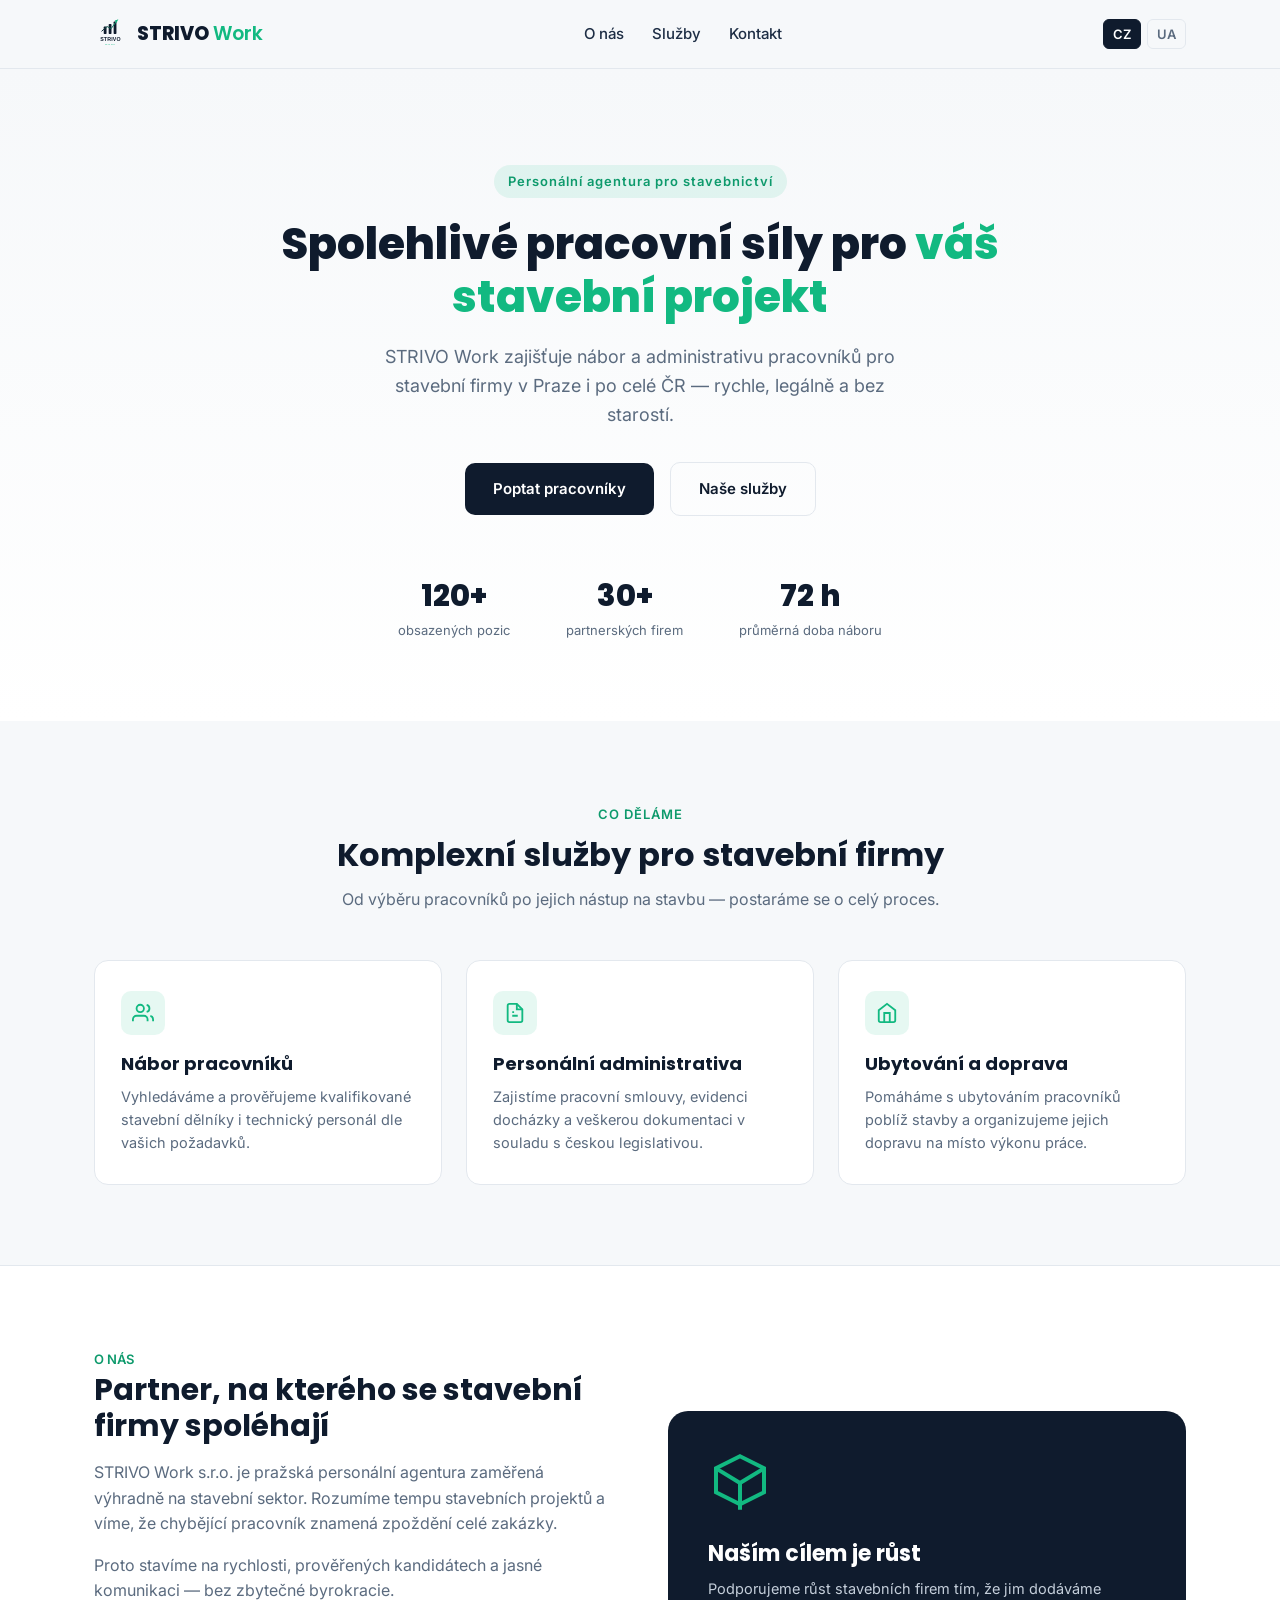
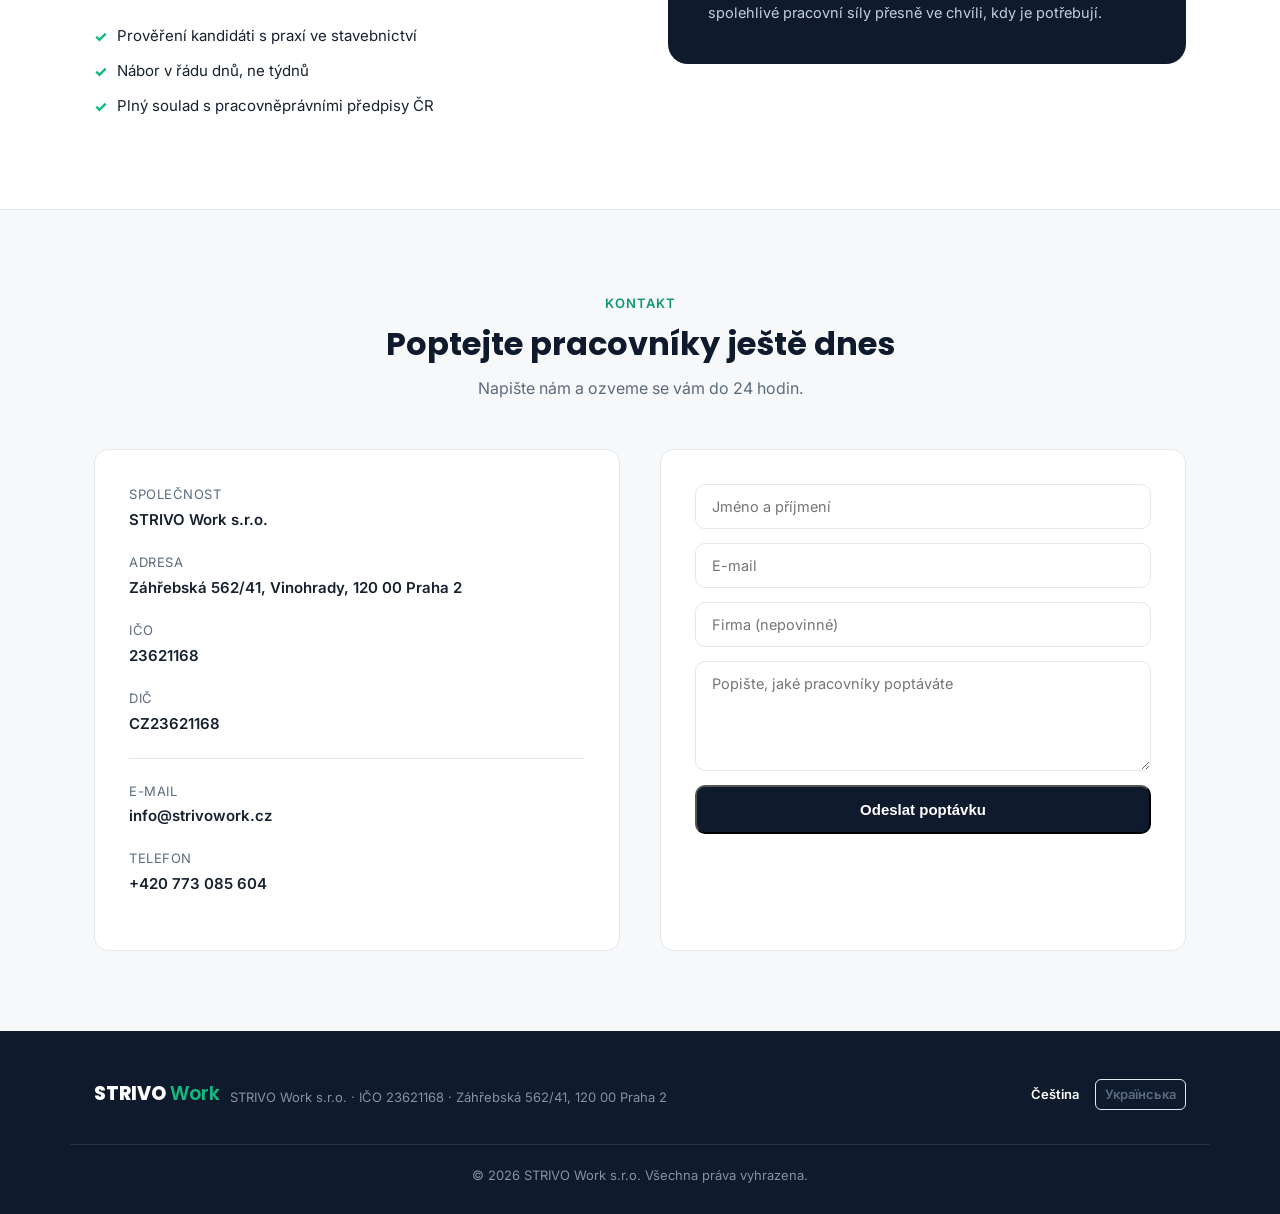
==== index.html @ 2d49b1da "Перший запуск сайту STRIVO Work: CZ/UA версії, логотип, контакти" ====
<!DOCTYPE html>
<html lang="cs">
<head>
<meta charset="UTF-8">
<meta name="viewport" content="width=device-width, initial-scale=1.0">
<title>STRIVO Work s.r.o.</title>
<meta http-equiv="refresh" content="0; url=./cs/">
<script>
  var lang = (navigator.language || navigator.userLanguage || 'cs').toLowerCase();
  var target = lang.indexOf('uk') === 0 ? './uk/' : './cs/';
  window.location.replace(target);
</script>
</head>
<body>
  <p>Přesměrování… / Перенаправлення… <a href="./cs/">Čeština</a> · <a href="./uk/">Українська</a></p>
</body>
</html>
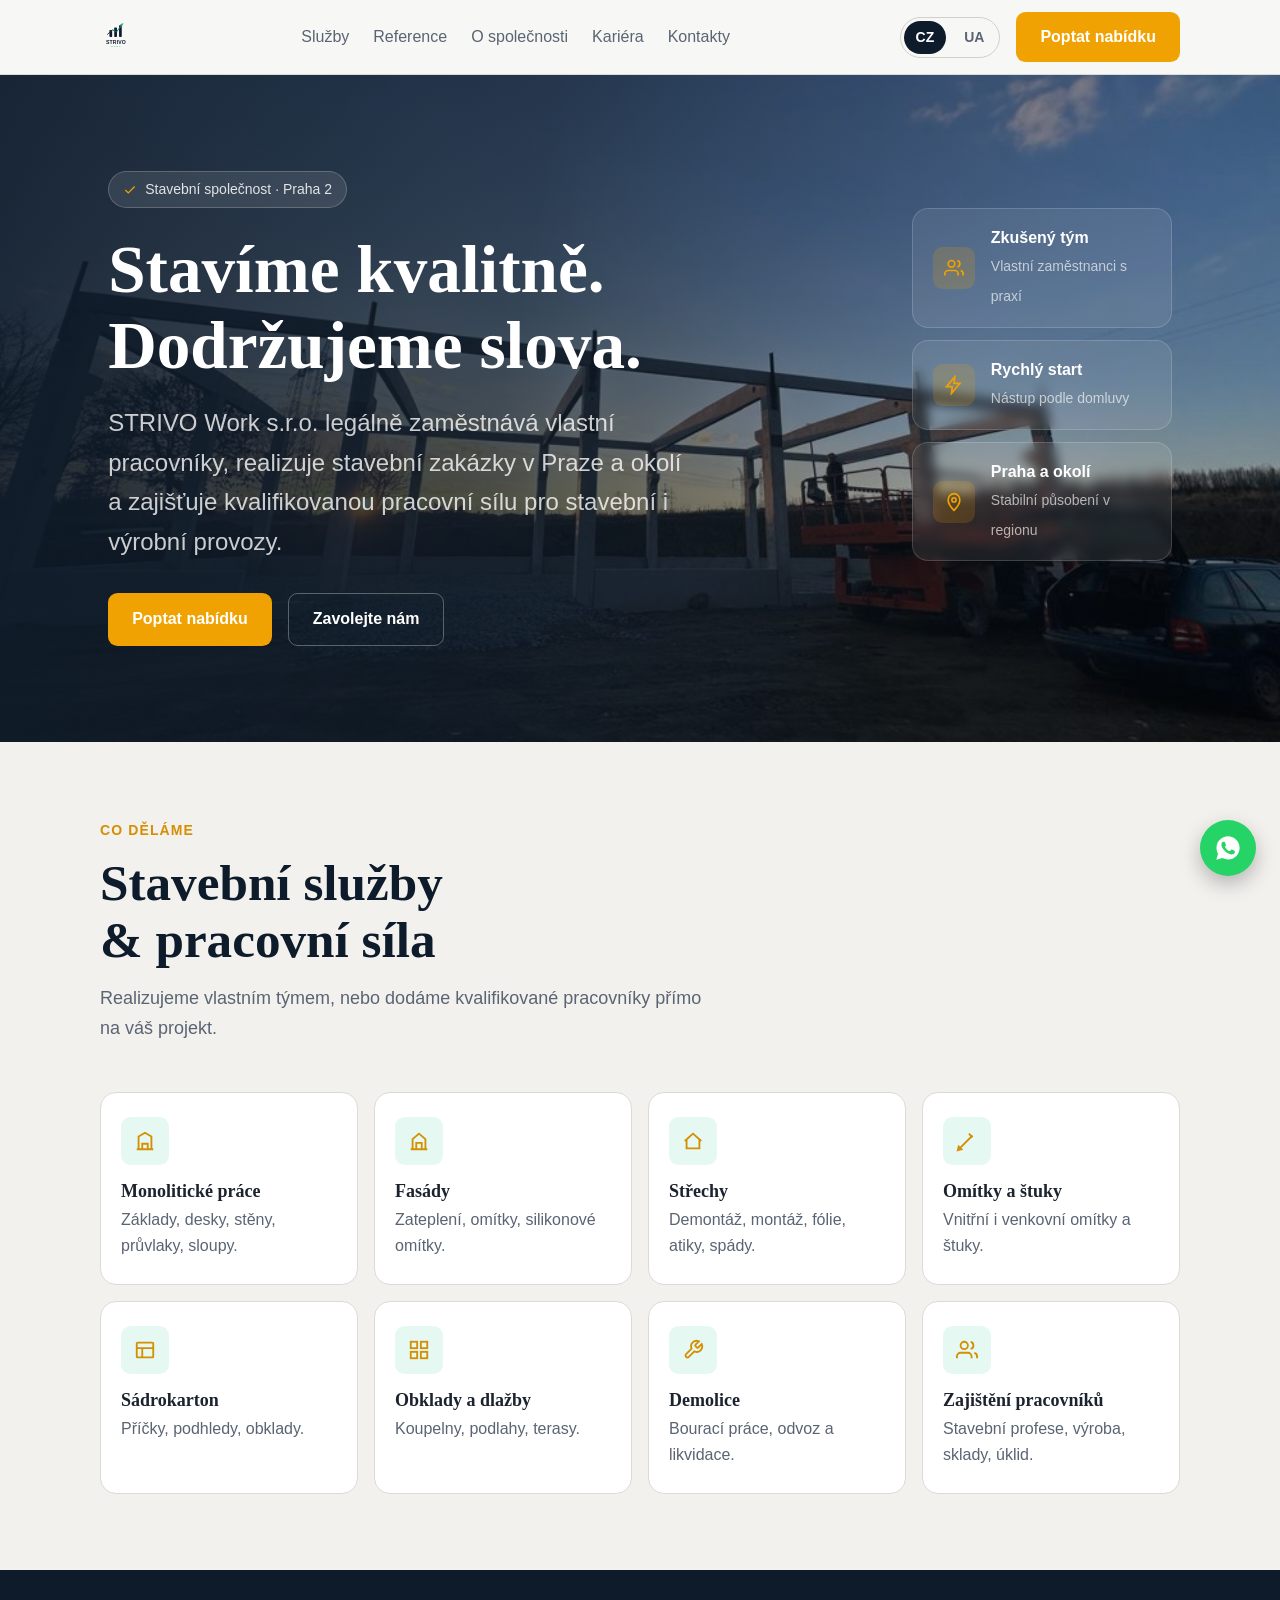
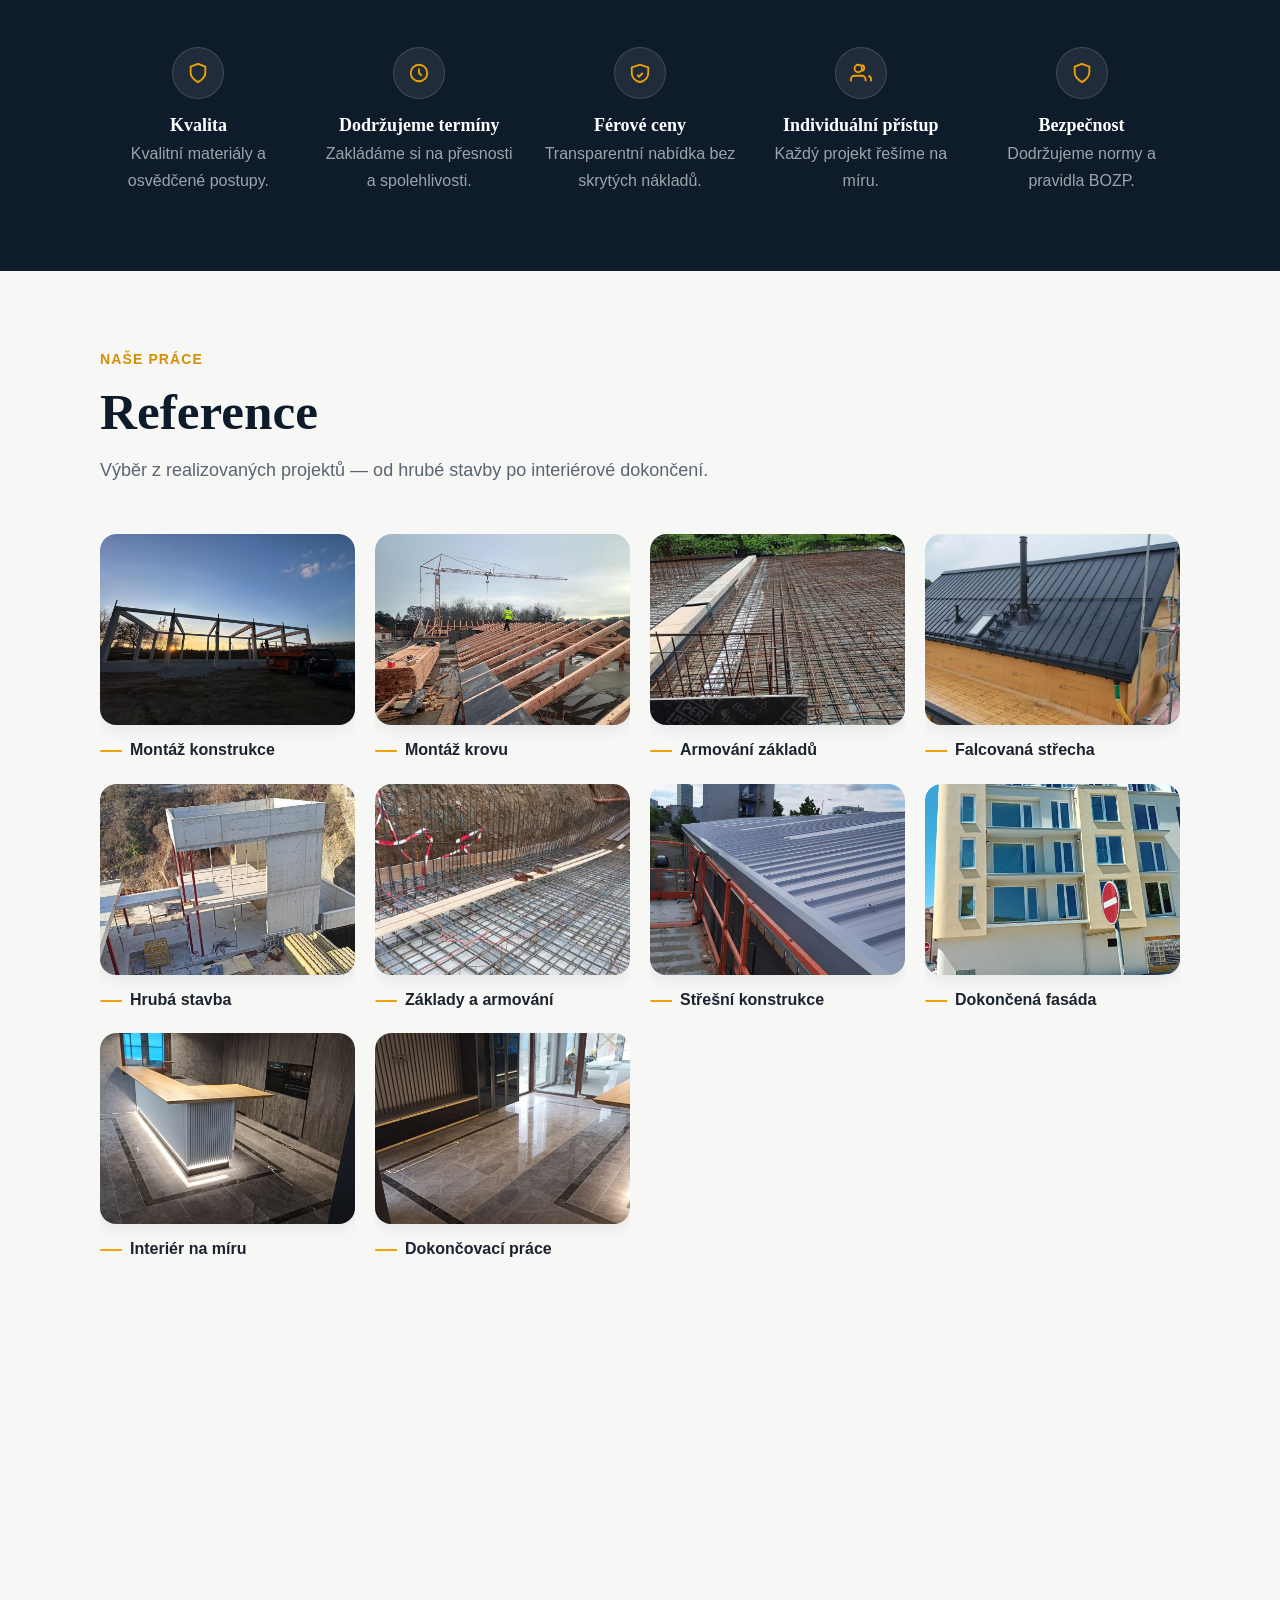
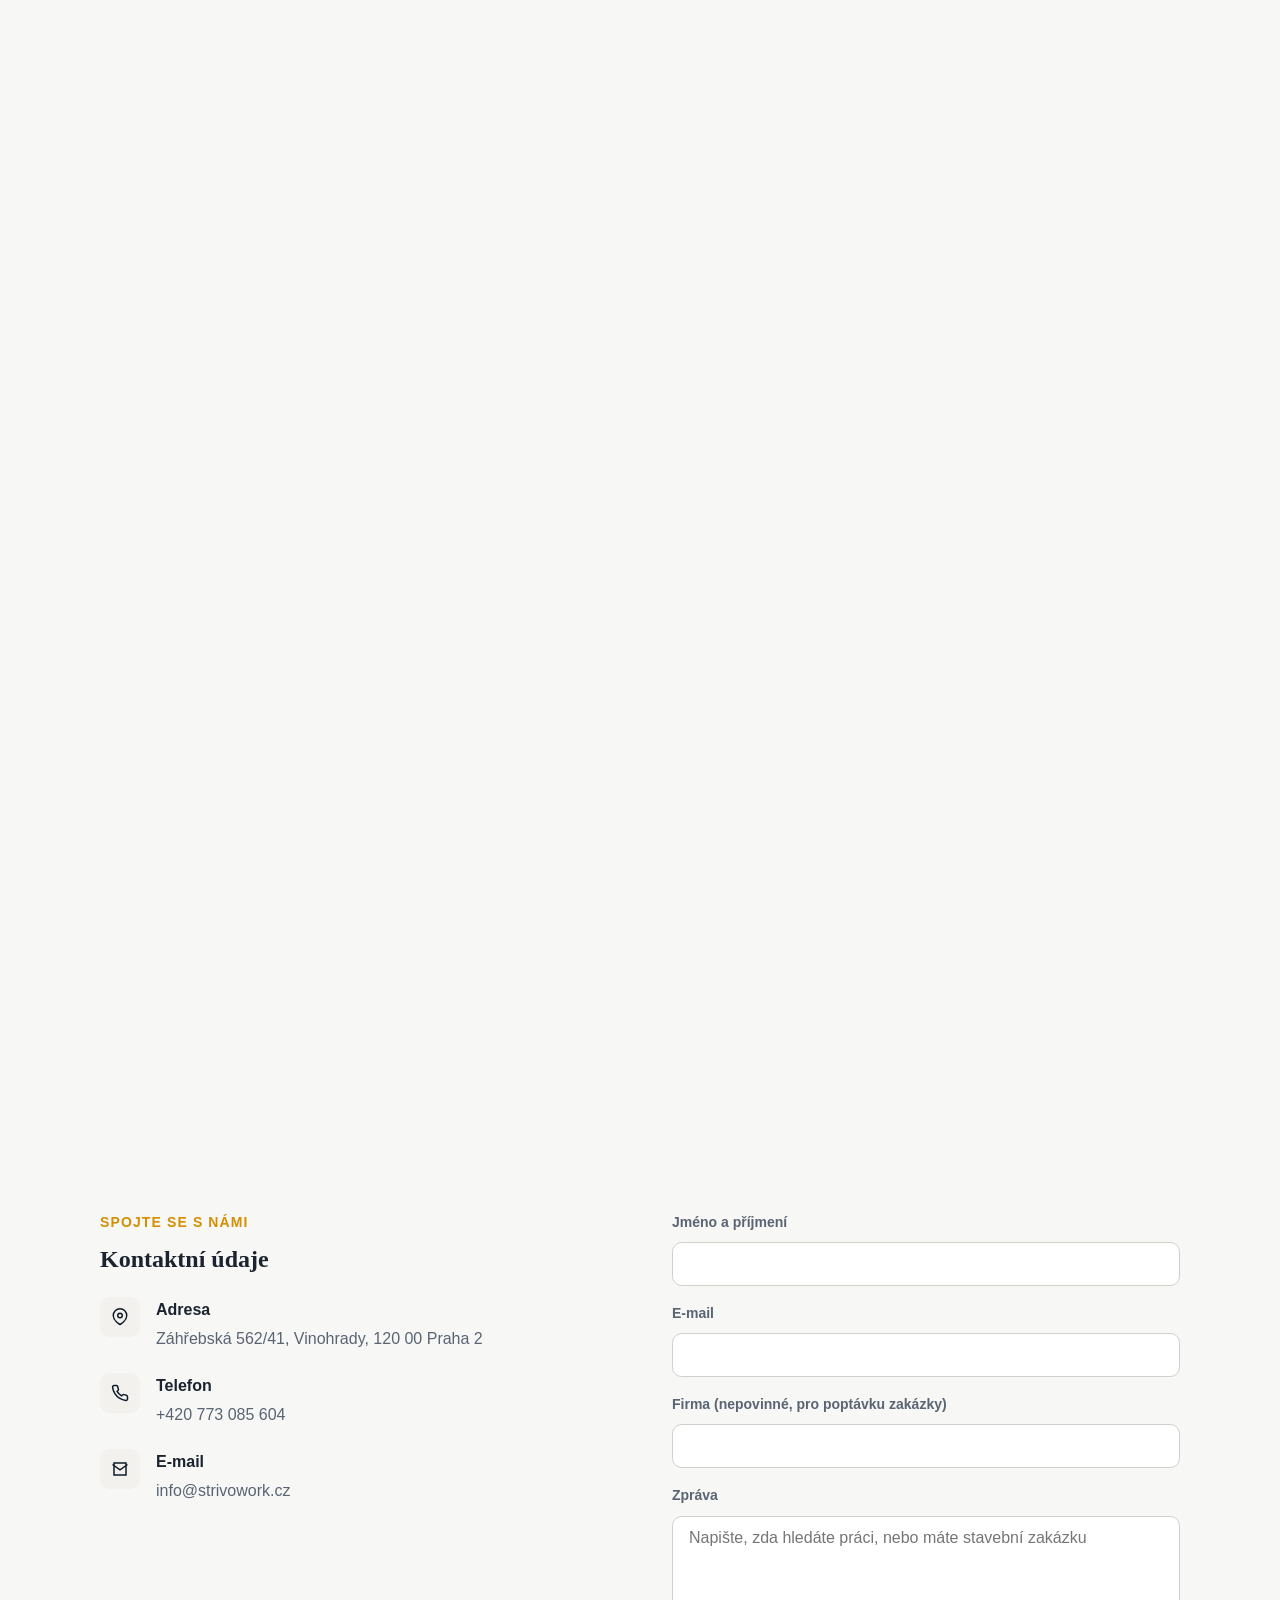
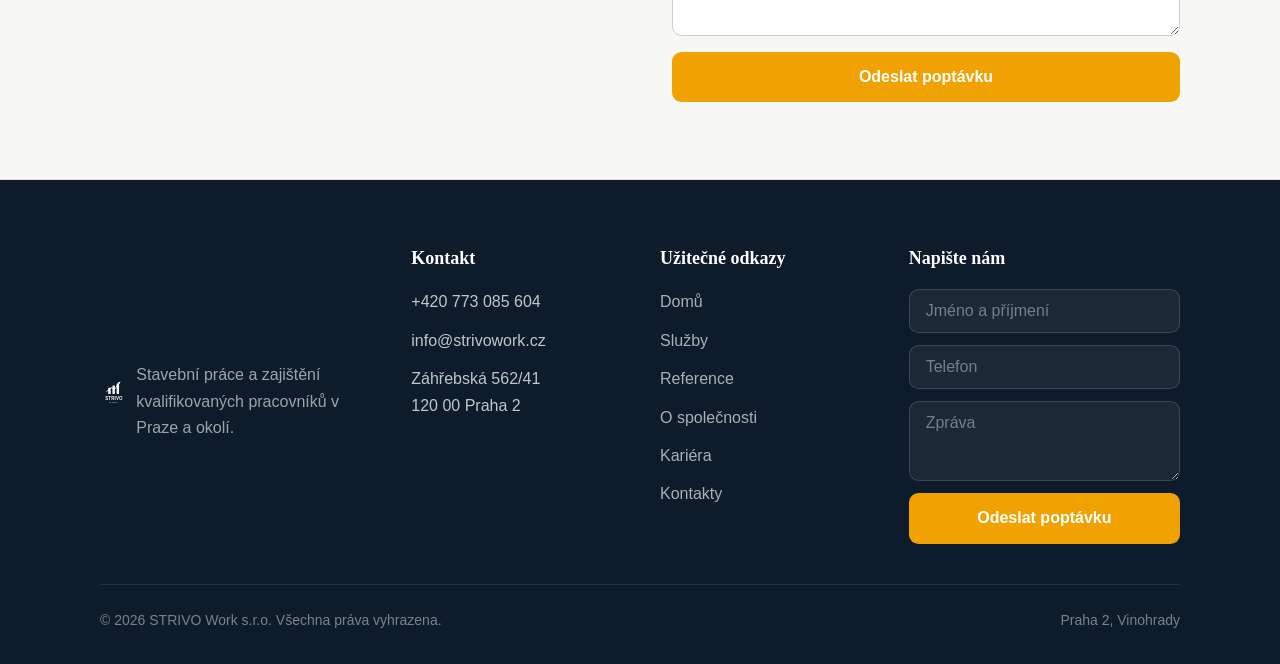
==== commit 064f8d91: "SEO-оновлення, прибрано ІЧО, мобільна адаптація" ====
--- a/index.html
+++ b/index.html
@@ -3,15 +3,386 @@
 <head>
 <meta charset="UTF-8">
 <meta name="viewport" content="width=device-width, initial-scale=1.0">
-<title>STRIVO Work s.r.o.</title>
-<meta http-equiv="refresh" content="0; url=./cs/">
-<script>
-  var lang = (navigator.language || navigator.userLanguage || 'cs').toLowerCase();
-  var target = lang.indexOf('uk') === 0 ? './uk/' : './cs/';
-  window.location.replace(target);
+<title>STRIVO Work s.r.o. | Stavební práce a pracovní síla v Praze</title>
+<meta name="description" content="STRIVO Work s.r.o. — stavební práce vlastním týmem a zajištění kvalifikovaných pracovníků v Praze a okolí. Monolitické práce, fasády, střechy, sádrokarton a další.">
+<meta name="robots" content="index, follow">
+<meta name="theme-color" content="#0E1B2A">
+<link rel="canonical" href="https://strivowork.cz/">
+<link rel="icon" href="assets/img/logo.svg" type="image/svg+xml">
+<link rel="apple-touch-icon" href="assets/img/logo.svg">
+<link rel="alternate" hreflang="cs" href="https://strivowork.cz/">
+<link rel="alternate" hreflang="uk" href="https://strivowork.cz/uk/">
+<link rel="alternate" hreflang="x-default" href="https://strivowork.cz/">
+
+<meta property="og:type" content="website">
+<meta property="og:site_name" content="STRIVO Work s.r.o.">
+<meta property="og:locale" content="cs_CZ">
+<meta property="og:title" content="STRIVO Work s.r.o. | Stavební práce a pracovní síla v Praze">
+<meta property="og:description" content="Stavební práce vlastním týmem a zajištění kvalifikovaných pracovníků v Praze a okolí.">
+<meta property="og:url" content="https://strivowork.cz/">
+<meta property="og:image" content="https://strivowork.cz/assets/img/gallery/building-facade.jpg">
+<meta name="twitter:card" content="summary_large_image">
+<meta name="twitter:title" content="STRIVO Work s.r.o. | Stavební práce a pracovní síla v Praze">
+<meta name="twitter:description" content="Stavební práce vlastním týmem a zajištění kvalifikovaných pracovníků v Praze a okolí.">
+<meta name="twitter:image" content="https://strivowork.cz/assets/img/gallery/building-facade.jpg">
+
+<script type="application/ld+json">
+{
+  "@context": "https://schema.org",
+  "@type": "GeneralContractor",
+  "name": "STRIVO Work s.r.o.",
+  "url": "https://strivowork.cz/",
+  "image": "https://strivowork.cz/assets/img/logo.svg",
+  "telephone": "+420773085604",
+  "email": "info@strivowork.cz",
+  "taxID": "23621168",
+  "vatID": "CZ23621168",
+  "address": {
+    "@type": "PostalAddress",
+    "streetAddress": "Záhřebská 562/41",
+    "addressLocality": "Praha 2 - Vinohrady",
+    "postalCode": "120 00",
+    "addressCountry": "CZ"
+  },
+  "areaServed": "Praha a okolí",
+  "sameAs": []
+}
 </script>
+
+<link rel="stylesheet" href="assets/css/style.css">
 </head>
 <body>
-  <p>Přesměrování… / Перенаправлення… <a href="./cs/">Čeština</a> · <a href="./uk/">Українська</a></p>
+
+<header>
+  <div class="container nav-wrap">
+    <a href="#top" class="brand" aria-label="STRIVO Work">
+      <img src="assets/img/logo.svg" alt="STRIVO Work">
+    </a>
+    <nav class="main-nav">
+      <a href="#sluzby">Služby</a>
+      <a href="#reference">Reference</a>
+      <a href="#o-nas">O společnosti</a>
+      <a href="#kariera">Kariéra</a>
+      <a href="#kontakt">Kontakty</a>
+    </nav>
+    <div class="header-actions">
+      <div class="lang-switch">
+        <a href="./" class="active">CZ</a>
+        <a href="uk/">UA</a>
+      </div>
+      <a href="#kontakt" class="btn btn-primary">Poptat nabídku</a>
+      <button class="hamburger" aria-label="Menu" aria-expanded="false">
+        <svg width="22" height="22" viewBox="0 0 24 24" fill="none" stroke="currentColor" stroke-width="2"><path d="M3 6h18M3 12h18M3 18h18"/></svg>
+      </button>
+    </div>
+  </div>
+  <div class="container mobile-nav">
+    <a href="#sluzby">Služby</a>
+    <a href="#reference">Reference</a>
+    <a href="#o-nas">O společnosti</a>
+    <a href="#kariera">Kariéra</a>
+    <a href="#kontakt">Kontakty</a>
+  </div>
+</header>
+
+<main id="top">
+  <section class="hero">
+    <div class="hero-photo">
+      <img class="bg" src="assets/img/gallery/steel-frame-sunset.jpg" alt="">
+      <div class="container hero-inner">
+        <div class="hero-badge">
+          <svg width="14" height="14" viewBox="0 0 24 24" fill="none" stroke="currentColor" stroke-width="2"><path d="M20 6L9 17l-5-5"/></svg>
+          Stavební společnost · Praha 2
+        </div>
+        <h1>Stavíme kvalitně. Dodržujeme slova.</h1>
+        <p class="lead">STRIVO Work s.r.o. legálně zaměstnává vlastní pracovníky, realizuje stavební zakázky v Praze a okolí a zajišťuje kvalifikovanou pracovní sílu pro stavební i výrobní provozy.</p>
+        <div class="hero-cta">
+          <a href="#kontakt" class="btn btn-primary">Poptat nabídku</a>
+          <a href="tel:+420773085604" class="btn btn-ghost" style="color:#fff;border-color:rgba(255,255,255,.3)">Zavolejte nám</a>
+        </div>
+      </div>
+      <div class="container hero-cards">
+        <div class="hero-card">
+          <div class="icon-wrap"><svg width="20" height="20" viewBox="0 0 24 24" fill="none" stroke="currentColor" stroke-width="2"><path d="M17 21v-2a4 4 0 00-4-4H5a4 4 0 00-4 4v2"/><circle cx="9" cy="7" r="4"/><path d="M23 21v-2a4 4 0 00-3-3.87M16 3.13a4 4 0 010 7.75"/></svg></div>
+          <div><strong>Zkušený tým</strong><span>Vlastní zaměstnanci s praxí</span></div>
+        </div>
+        <div class="hero-card">
+          <div class="icon-wrap"><svg width="20" height="20" viewBox="0 0 24 24" fill="none" stroke="currentColor" stroke-width="2"><path d="M13 2L3 14h7l-1 8 10-12h-7l1-8z"/></svg></div>
+          <div><strong>Rychlý start</strong><span>Nástup podle domluvy</span></div>
+        </div>
+        <div class="hero-card">
+          <div class="icon-wrap"><svg width="20" height="20" viewBox="0 0 24 24" fill="none" stroke="currentColor" stroke-width="2"><path d="M12 2C8 2 5 5.5 5 9.5 5 15 12 22 12 22s7-7 7-12.5C19 5.5 16 2 12 2z"/><circle cx="12" cy="9.5" r="2.5"/></svg></div>
+          <div><strong>Praha a okolí</strong><span>Stabilní působení v regionu</span></div>
+        </div>
+      </div>
+    </div>
+  </section>
+
+  <section class="services-wrap reveal" id="sluzby">
+    <div class="container">
+      <div class="section-head">
+        <div class="section-tag">Co děláme</div>
+        <h2>Stavební služby &amp; pracovní síla</h2>
+        <p>Realizujeme vlastním týmem, nebo dodáme kvalifikované pracovníky přímo na váš projekt.</p>
+      </div>
+      <div class="services-grid">
+        <div class="service-card">
+          <div class="icon-wrap"><svg width="22" height="22" viewBox="0 0 24 24" fill="none" stroke="currentColor" stroke-width="2"><path d="M3 21h18M5 21V7l7-4 7 4v14M9 21v-6h6v6"/></svg></div>
+          <h3>Monolitické práce</h3>
+          <p>Základy, desky, stěny, průvlaky, sloupy.</p>
+        </div>
+        <div class="service-card">
+          <div class="icon-wrap"><svg width="22" height="22" viewBox="0 0 24 24" fill="none" stroke="currentColor" stroke-width="2"><path d="M3 21h18M5 21V10l7-6 7 6v11M9 21v-7h6v7"/></svg></div>
+          <h3>Fasády</h3>
+          <p>Zateplení, omítky, silikonové omítky.</p>
+        </div>
+        <div class="service-card">
+          <div class="icon-wrap"><svg width="22" height="22" viewBox="0 0 24 24" fill="none" stroke="currentColor" stroke-width="2"><path d="M3 12L12 4l9 8M5 10v10h14V10"/></svg></div>
+          <h3>Střechy</h3>
+          <p>Demontáž, montáž, fólie, atiky, spády.</p>
+        </div>
+        <div class="service-card">
+          <div class="icon-wrap"><svg width="22" height="22" viewBox="0 0 24 24" fill="none" stroke="currentColor" stroke-width="2"><path d="M4 20L18 6M14 4l4 4M2 22l4-1 -3-3z"/></svg></div>
+          <h3>Omítky a štuky</h3>
+          <p>Vnitřní i venkovní omítky a štuky.</p>
+        </div>
+        <div class="service-card">
+          <div class="icon-wrap"><svg width="22" height="22" viewBox="0 0 24 24" fill="none" stroke="currentColor" stroke-width="2"><rect x="3" y="4" width="18" height="16" rx="1"/><path d="M3 10h18M9 10v10"/></svg></div>
+          <h3>Sádrokarton</h3>
+          <p>Příčky, podhledy, obklady.</p>
+        </div>
+        <div class="service-card">
+          <div class="icon-wrap"><svg width="22" height="22" viewBox="0 0 24 24" fill="none" stroke="currentColor" stroke-width="2"><rect x="3" y="3" width="7" height="7"/><rect x="14" y="3" width="7" height="7"/><rect x="3" y="14" width="7" height="7"/><rect x="14" y="14" width="7" height="7"/></svg></div>
+          <h3>Obklady a dlažby</h3>
+          <p>Koupelny, podlahy, terasy.</p>
+        </div>
+        <div class="service-card">
+          <div class="icon-wrap"><svg width="22" height="22" viewBox="0 0 24 24" fill="none" stroke="currentColor" stroke-width="2"><path d="M14.7 6.3a1 1 0 000 1.4l1.6 1.6a1 1 0 001.4 0l3.775-3.775a6 6 0 01-7.986 7.987l-6.036 6.035a2.121 2.121 0 01-3-3l6.036-6.036a6 6 0 017.987-7.986l-3.775 3.775z"/></svg></div>
+          <h3>Demolice</h3>
+          <p>Bourací práce, odvoz a likvidace.</p>
+        </div>
+        <div class="service-card">
+          <div class="icon-wrap"><svg width="22" height="22" viewBox="0 0 24 24" fill="none" stroke="currentColor" stroke-width="2"><path d="M17 21v-2a4 4 0 00-4-4H5a4 4 0 00-4 4v2"/><circle cx="9" cy="7" r="4"/><path d="M23 21v-2a4 4 0 00-3-3.87M16 3.13a4 4 0 010 7.75"/></svg></div>
+          <h3>Zajištění pracovníků</h3>
+          <p>Stavební profese, výroba, sklady, úklid.</p>
+        </div>
+      </div>
+    </div>
+  </section>
+
+  <section class="why-band reveal">
+    <div class="container">
+      <div class="why-grid">
+        <div class="why-item">
+          <div class="icon-wrap"><svg width="22" height="22" viewBox="0 0 24 24" fill="none" stroke="currentColor" stroke-width="2"><path d="M12 22s8-4 8-10V5l-8-3-8 3v7c0 6 8 10 8 10z"/></svg></div>
+          <h3>Kvalita</h3>
+          <p>Kvalitní materiály a osvědčené postupy.</p>
+        </div>
+        <div class="why-item">
+          <div class="icon-wrap"><svg width="22" height="22" viewBox="0 0 24 24" fill="none" stroke="currentColor" stroke-width="2"><circle cx="12" cy="12" r="9"/><path d="M12 7v5l3 3"/></svg></div>
+          <h3>Dodržujeme termíny</h3>
+          <p>Zakládáme si na přesnosti a spolehlivosti.</p>
+        </div>
+        <div class="why-item">
+          <div class="icon-wrap"><svg width="22" height="22" viewBox="0 0 24 24" fill="none" stroke="currentColor" stroke-width="2"><path d="M9 14l2 2 4-4M21 12c0 5-3.5 8.5-9 10-5.5-1.5-9-5-9-10V6l9-3 9 3v6z"/></svg></div>
+          <h3>Férové ceny</h3>
+          <p>Transparentní nabídka bez skrytých nákladů.</p>
+        </div>
+        <div class="why-item">
+          <div class="icon-wrap"><svg width="22" height="22" viewBox="0 0 24 24" fill="none" stroke="currentColor" stroke-width="2"><path d="M17 21v-2a4 4 0 00-4-4H5a4 4 0 00-4 4v2M12.5 3.5a3 3 0 010 6M23 21v-2a4 4 0 00-3-3.87"/><circle cx="9" cy="7" r="4"/></svg></div>
+          <h3>Individuální přístup</h3>
+          <p>Každý projekt řešíme na míru.</p>
+        </div>
+        <div class="why-item">
+          <div class="icon-wrap"><svg width="22" height="22" viewBox="0 0 24 24" fill="none" stroke="currentColor" stroke-width="2"><path d="M12 2l8 3v6c0 5-3.5 8.5-8 11-4.5-2.5-8-6-8-11V5l8-3z"/></svg></div>
+          <h3>Bezpečnost</h3>
+          <p>Dodržujeme normy a pravidla BOZP.</p>
+        </div>
+      </div>
+    </div>
+  </section>
+
+  <section id="reference" class="reveal">
+    <div class="container">
+      <div class="section-head">
+        <div class="section-tag">Naše práce</div>
+        <h2>Reference</h2>
+        <p>Výběr z realizovaných projektů — od hrubé stavby po interiérové dokončení.</p>
+      </div>
+      <div class="gallery-grid">
+        <figure class="gallery-photo"><div class="photo-frame"><img src="assets/img/gallery/steel-frame-sunset.jpg" alt="Montovaná železobetonová konstrukce haly" loading="lazy"></div><figcaption>Montáž konstrukce</figcaption></figure>
+        <figure class="gallery-photo"><div class="photo-frame"><img src="assets/img/gallery/roof-trusses.jpg" alt="Montáž dřevěného krovu" loading="lazy"></div><figcaption>Montáž krovu</figcaption></figure>
+        <figure class="gallery-photo"><div class="photo-frame"><img src="assets/img/gallery/foundation-mesh.jpg" alt="Armování základové desky" loading="lazy"></div><figcaption>Armování základů</figcaption></figure>
+        <figure class="gallery-photo"><div class="photo-frame"><img src="assets/img/gallery/standing-seam-roof.jpg" alt="Dokončená falcovaná střecha" loading="lazy"></div><figcaption>Falcovaná střecha</figcaption></figure>
+        <figure class="gallery-photo"><div class="photo-frame"><img src="assets/img/gallery/concrete-frame.jpg" alt="Hrubá stavba rodinného domu, železobetonová konstrukce" loading="lazy"></div><figcaption>Hrubá stavba</figcaption></figure>
+        <figure class="gallery-photo"><div class="photo-frame"><img src="assets/img/gallery/foundation-rebar.jpg" alt="Základová deska s armaturou" loading="lazy"></div><figcaption>Základy a armování</figcaption></figure>
+        <figure class="gallery-photo"><div class="photo-frame"><img src="assets/img/gallery/roof-installation.jpg" alt="Dokončená střecha haly" loading="lazy"></div><figcaption>Střešní konstrukce</figcaption></figure>
+        <figure class="gallery-photo"><div class="photo-frame"><img src="assets/img/gallery/building-facade.jpg" alt="Dokončená fasáda bytového domu" loading="lazy"></div><figcaption>Dokončená fasáda</figcaption></figure>
+        <figure class="gallery-photo"><div class="photo-frame"><img src="assets/img/gallery/kitchen-interior.jpg" alt="Interiér kuchyně na míru" loading="lazy"></div><figcaption>Interiér na míru</figcaption></figure>
+        <figure class="gallery-photo"><div class="photo-frame"><img src="assets/img/gallery/marble-floor.jpg" alt="Dokončovací práce, mramorová dlažba" loading="lazy"></div><figcaption>Dokončovací práce</figcaption></figure>
+      </div>
+    </div>
+  </section>
+
+  <section id="o-nas" class="reveal" style="background:var(--surface-2)">
+    <div class="container about-grid">
+      <div>
+        <div class="section-tag">Kdo jsme</div>
+        <h2>O společnosti STRIVO Work</h2>
+        <div class="about-facts">
+          <div class="fact-card"><strong>s.r.o.</strong><span>Registrovaná společnost</span></div>
+          <div class="fact-card"><strong>100 %</strong><span>Legální zaměstnání</span></div>
+          <div class="fact-card"><strong>Praha 2</strong><span>Sídlo firmy</span></div>
+          <div class="fact-card"><strong>Vlastní tým</strong><span>Žádní zprostředkovatelé</span></div>
+        </div>
+      </div>
+      <div class="about-copy">
+        <p>STRIVO Work s.r.o. je stavební společnost se sídlem na Vinohradech v Praze 2. Realizujeme stavební zakázky vlastním, oficiálně zaměstnaným týmem a zároveň zajišťujeme kvalifikované pracovníky pro stavební i výrobní provozy.</p>
+        <p>Stavíme na dlouhodobých pracovních vztazích, plníme si daňové i pojistné povinnosti a každému pracovníkovi zajišťujeme jasné a legální podmínky.</p>
+        <p>Adresa: Záhřebská 562/41, Vinohrady, 120 00 Praha 2.</p>
+      </div>
+    </div>
+  </section>
+
+  <section class="reveal">
+    <div class="container">
+      <div class="section-head">
+        <div class="section-tag">Spolupráce</div>
+        <h2>Jak probíhá spolupráce</h2>
+        <p>Od prvního kontaktu po předání hotové zakázky.</p>
+      </div>
+      <div class="process-grid">
+        <div class="process-step">
+          <div class="num-circle">1</div>
+          <h3>Kontakt</h3>
+          <p>Zavoláte, nebo vyplníte poptávkový formulář.</p>
+        </div>
+        <div class="process-step">
+          <div class="num-circle">2</div>
+          <h3>Obhlídka</h3>
+          <p>Přijedeme na místo a posoudíme rozsah prací.</p>
+        </div>
+        <div class="process-step">
+          <div class="num-circle">3</div>
+          <h3>Nabídka</h3>
+          <p>Připravíme cenovou nabídku na míru, zdarma.</p>
+        </div>
+        <div class="process-step">
+          <div class="num-circle">4</div>
+          <h3>Realizace</h3>
+          <p>Zahájíme práce podle dohodnutého termínu.</p>
+        </div>
+        <div class="process-step">
+          <div class="num-circle">5</div>
+          <h3>Předání</h3>
+          <p>Předáme hotovou zakázku a poskytneme záruku.</p>
+        </div>
+      </div>
+    </div>
+  </section>
+
+  <section id="kariera" class="reveal">
+    <div class="container">
+      <div class="careers-strip">
+        <div>
+          <h2>Hledáme šikovné ruce do týmu</h2>
+          <p>Nabízíme legální zaměstnání, řádnou smlouvu a stálou práci na stavbách v Praze a okolí.</p>
+        </div>
+        <a href="#kontakt" class="btn btn-primary">Mám zájem o práci</a>
+      </div>
+    </div>
+  </section>
+
+  <section id="kontakt" class="reveal">
+    <div class="container contact-grid">
+      <div class="contact-info">
+        <div class="section-tag">Spojte se s námi</div>
+        <h3>Kontaktní údaje</h3>
+        <ul class="contact-list">
+          <li>
+            <div class="icon"><svg width="18" height="18" viewBox="0 0 24 24" fill="none" stroke="currentColor" stroke-width="2"><path d="M21 10c0 7-9 12-9 12s-9-5-9-12a9 9 0 0118 0z"/><circle cx="12" cy="10" r="3"/></svg></div>
+            <div><strong>Adresa</strong><span>Záhřebská 562/41, Vinohrady, 120 00 Praha 2</span></div>
+          </li>
+          <li>
+            <div class="icon"><svg width="18" height="18" viewBox="0 0 24 24" fill="none" stroke="currentColor" stroke-width="2"><path d="M22 16.92v3a2 2 0 01-2.18 2 19.79 19.79 0 01-8.63-3.07 19.5 19.5 0 01-6-6 19.79 19.79 0 01-3.07-8.67A2 2 0 014.11 2h3a2 2 0 012 1.72c.127.96.362 1.903.7 2.81a2 2 0 01-.45 2.11L8.09 9.91a16 16 0 006 6l1.27-1.27a2 2 0 012.11-.45c.907.338 1.85.573 2.81.7A2 2 0 0122 16.92z"/></svg></div>
+            <div><strong>Telefon</strong><span>+420 773 085 604</span></div>
+          </li>
+          <li>
+            <div class="icon"><svg width="18" height="18" viewBox="0 0 24 24" fill="none" stroke="currentColor" stroke-width="2"><path d="M4 4h16v16H4z"/><path d="M22 6l-10 7L2 6"/></svg></div>
+            <div><strong>E-mail</strong><span>info@strivowork.cz</span></div>
+          </li>
+        </ul>
+      </div>
+      <form class="contact-form" action="mailto:info@strivowork.cz" method="post" enctype="text/plain">
+        <div class="field">
+          <label for="name">Jméno a příjmení</label>
+          <input id="name" name="jmeno" type="text" required>
+        </div>
+        <div class="field">
+          <label for="email">E-mail</label>
+          <input id="email" name="email" type="email" required>
+        </div>
+        <div class="field">
+          <label for="firma">Firma (nepovinné, pro poptávku zakázky)</label>
+          <input id="firma" name="firma" type="text">
+        </div>
+        <div class="field">
+          <label for="msg">Zpráva</label>
+          <textarea id="msg" name="zprava" required placeholder="Napište, zda hledáte práci, nebo máte stavební zakázku"></textarea>
+        </div>
+        <button type="submit" class="btn btn-primary">Odeslat poptávku</button>
+      </form>
+    </div>
+  </section>
+</main>
+
+<footer class="footer-expanded">
+  <div class="container">
+    <div class="footer-cols">
+      <div class="brand">
+        <img src="assets/img/logo.svg" alt="STRIVO Work">
+        <p style="margin-top:1rem">Stavební práce a zajištění kvalifikovaných pracovníků v Praze a okolí.</p>
+      </div>
+      <div>
+        <h4>Kontakt</h4>
+        <div class="footer-contact-list">
+          <span>+420 773 085 604</span>
+          <span>info@strivowork.cz</span>
+          <span>Záhřebská 562/41<br>120 00 Praha 2</span>
+        </div>
+      </div>
+      <div>
+        <h4>Užitečné odkazy</h4>
+        <div class="footer-links">
+          <a href="#top">Domů</a>
+          <a href="#sluzby">Služby</a>
+          <a href="#reference">Reference</a>
+          <a href="#o-nas">O společnosti</a>
+          <a href="#kariera">Kariéra</a>
+          <a href="#kontakt">Kontakty</a>
+        </div>
+      </div>
+      <div>
+        <h4>Napište nám</h4>
+        <form class="footer-form" action="mailto:info@strivowork.cz" method="post" enctype="text/plain">
+          <input type="text" name="jmeno" placeholder="Jméno a příjmení">
+          <input type="text" name="telefon" placeholder="Telefon">
+          <textarea name="zprava" placeholder="Zpráva"></textarea>
+          <button type="submit" class="btn btn-primary">Odeslat poptávku</button>
+        </form>
+      </div>
+    </div>
+    <div class="footer-bottom">
+      <span>© <span id="year"></span> STRIVO Work s.r.o. Všechna práva vyhrazena.</span>
+      <span>Praha 2, Vinohrady</span>
+    </div>
+  </div>
+</footer>
+
+<a class="whatsapp-float" href="https://wa.me/420773085604" target="_blank" rel="noopener" aria-label="WhatsApp">
+  <svg width="28" height="28" viewBox="0 0 24 24" fill="#fff"><path d="M12.04 2C6.58 2 2.13 6.45 2.13 11.91c0 1.75.46 3.45 1.32 4.95L2 22l5.29-1.39a9.9 9.9 0 004.75 1.21h.01c5.46 0 9.91-4.45 9.91-9.91C21.96 6.45 17.5 2 12.04 2zm5.85 14.03c-.24.68-1.4 1.3-1.94 1.38-.5.08-1.13.11-1.82-.11-.42-.13-.96-.31-1.65-.6-2.9-1.25-4.79-4.17-4.94-4.36-.14-.19-1.18-1.57-1.18-3 0-1.42.75-2.12 1.02-2.41.26-.28.57-.36.76-.36.19 0 .38 0 .55.01.18.01.41-.07.64.49.24.57.81 1.99.88 2.13.07.14.12.31.02.5-.09.19-.14.31-.28.48-.14.17-.29.37-.42.5-.14.14-.28.29-.12.57.16.28.72 1.19 1.55 1.93 1.06.95 1.96 1.24 2.24 1.38.28.14.44.12.6-.07.16-.19.68-.79.87-1.06.19-.28.37-.23.63-.14.26.09 1.66.78 1.95.92.28.14.47.21.54.33.07.12.07.68-.17 1.36z"/></svg>
+</a>
+
+<script src="assets/js/main.js"></script>
 </body>
 </html>
--- a/assets/css/style.css
+++ b/assets/css/style.css
@@ -0,0 +1,229 @@
+@import url('https://api.fontshare.com/v2/css?f[]=general-sans@400,500,600,700&f[]=boska@500,600&display=swap');
+
+:root{
+  --bg:#F7F7F6;
+  --surface:#FFFFFF;
+  --surface-2:#F2F1EE;
+  --surface-offset:#EBEAE6;
+  --divider:#DCDAD5;
+  --border:#D1CFC9;
+  --text:#1B232E;
+  --text-muted:#5A6472;
+  --text-faint:#94989E;
+  --navy:#0E1B2A;
+  --navy-hover:#081119;
+  --accent:#F0A202;
+  --accent-hover:#D48F02;
+  --radius-sm:.4rem; --radius-md:.6rem; --radius-lg:1rem; --radius-xl:1.4rem; --radius-full:9999px;
+  --sp-1:.25rem; --sp-2:.5rem; --sp-3:.75rem; --sp-4:1rem; --sp-5:1.25rem; --sp-6:1.5rem;
+  --sp-8:2rem; --sp-10:2.5rem; --sp-12:3rem; --sp-16:4rem; --sp-20:5rem; --sp-24:6rem; --sp-32:8rem;
+  --text-xs:clamp(.75rem,.7rem + .25vw,.875rem);
+  --text-sm:clamp(.875rem,.8rem + .35vw,1rem);
+  --text-base:clamp(1rem,.95rem + .25vw,1.125rem);
+  --text-lg:clamp(1.125rem,1rem + .75vw,1.5rem);
+  --text-xl:clamp(1.5rem,1.2rem + 1.25vw,2.25rem);
+  --text-2xl:clamp(2rem,1.2rem + 2.5vw,3.5rem);
+  --text-3xl:clamp(2.4rem,1rem + 4vw,4.2rem);
+  --font-display:'Boska','Georgia',serif;
+  --font-body:'General Sans','Helvetica Neue',sans-serif;
+  --shadow-lg:0 20px 44px rgba(18,42,56,.16);
+  --content:1120px;
+  --ease:180ms cubic-bezier(.16,1,.3,1);
+}
+
+*,*::before,*::after{box-sizing:border-box;margin:0;padding:0}
+html{-webkit-text-size-adjust:none;scroll-behavior:smooth;scroll-padding-top:84px;overflow-x:hidden}
+body{overflow-x:hidden}
+body{font-family:var(--font-body);font-size:var(--text-base);color:var(--text);background:var(--bg);line-height:1.65}
+img,svg{display:block;max-width:100%}
+h1,h2,h3{font-family:var(--font-display);line-height:1.12;text-wrap:balance;color:var(--navy);font-weight:600}
+p{max-width:62ch}
+a{color:inherit;text-decoration:none}
+ul{list-style:none}
+button{font:inherit;cursor:pointer;border:none;background:none}
+.container{max-width:var(--content);margin-inline:auto;padding-inline:var(--sp-5)}
+:focus-visible{outline:2px solid var(--accent);outline-offset:3px;border-radius:var(--radius-sm)}
+
+header{position:sticky;top:0;z-index:50;background:rgba(247,247,246,.9);backdrop-filter:blur(10px);border-bottom:1px solid var(--divider)}
+.nav-wrap{display:flex;align-items:center;justify-content:space-between;padding-block:var(--sp-3)}
+.brand{display:flex;align-items:center;gap:var(--sp-2)}
+.brand img{height:38px}
+.main-nav{display:flex;gap:var(--sp-6)}
+.main-nav a{font-size:var(--text-sm);font-weight:500;color:var(--text-muted);transition:color var(--ease)}
+.main-nav a:hover{color:var(--navy)}
+.header-actions{display:flex;align-items:center;gap:var(--sp-4)}
+.lang-switch{display:flex;gap:6px;border:1px solid var(--border);border-radius:var(--radius-full);padding:3px}
+.lang-switch a{padding:5px 12px;border-radius:var(--radius-full);font-size:var(--text-xs);font-weight:600;color:var(--text-muted);transition:all var(--ease)}
+.lang-switch a.active{background:var(--navy);color:#fff}
+.btn{display:inline-flex;align-items:center;justify-content:center;padding:var(--sp-3) var(--sp-6);border-radius:var(--radius-md);font-size:var(--text-sm);font-weight:600;transition:all var(--ease)}
+.btn-primary{background:var(--accent);color:#fff}
+.btn-primary:hover{background:var(--accent-hover);transform:translateY(-2px)}
+.btn-ghost{border:1px solid var(--border);color:var(--navy)}
+.btn-ghost:hover{background:var(--surface-2)}
+.hamburger{display:none;width:42px;height:42px;align-items:center;justify-content:center;color:var(--navy)}
+.mobile-nav{display:none;flex-direction:column;gap:var(--sp-1);padding:var(--sp-4) 0;border-top:1px solid var(--divider)}
+.mobile-nav.open{display:flex}
+.mobile-nav a{padding:var(--sp-3) var(--sp-2);font-size:var(--text-sm);font-weight:500;color:var(--text)}
+
+.hero{padding:0}
+.hero-photo{position:relative;min-height:560px;display:flex;align-items:center;overflow:hidden}
+@media (max-width:700px){.hero-photo{min-height:auto;padding-top:48px}}
+.hero-photo img.bg{position:absolute;inset:0;width:100%;height:100%;object-fit:cover}
+.hero-photo::after{content:'';position:absolute;inset:0;background:linear-gradient(100deg,rgba(14,27,42,.92) 0%,rgba(14,27,42,.75) 40%,rgba(14,27,42,.35) 75%,rgba(14,27,42,.15) 100%)}
+.hero-inner{position:relative;z-index:2;padding-block:clamp(var(--sp-16),9vw,var(--sp-24))}
+.hero-badge{display:inline-flex;align-items:center;gap:var(--sp-2);background:rgba(255,255,255,.1);border:1px solid rgba(255,255,255,.2);padding:6px 14px;border-radius:var(--radius-full);font-size:var(--text-xs);color:rgba(255,255,255,.85);margin-bottom:var(--sp-6)}
+.hero-badge svg{color:var(--accent)}
+.hero-photo h1{font-size:var(--text-3xl);margin-bottom:var(--sp-5);color:#fff;max-width:16ch}
+.hero-photo .lead{font-size:var(--text-lg);color:rgba(255,255,255,.78);margin-bottom:var(--sp-8);max-width:44ch}
+.hero-cta{display:flex;gap:var(--sp-4);flex-wrap:wrap}
+
+.hero-cards{position:relative;z-index:2;display:flex;flex-direction:column;gap:var(--sp-3);max-width:300px;margin-left:auto;padding-bottom:clamp(var(--sp-8),4vw,var(--sp-12))}
+.hero-card{display:flex;align-items:center;gap:var(--sp-4);background:rgba(255,255,255,.08);border:1px solid rgba(255,255,255,.16);backdrop-filter:blur(6px);border-radius:var(--radius-lg);padding:var(--sp-4) var(--sp-5)}
+.hero-card .icon-wrap{width:42px;height:42px;flex-shrink:0;border-radius:var(--radius-md);background:rgba(240,162,2,.18);display:flex;align-items:center;justify-content:center;color:var(--accent)}
+.hero-card strong{display:block;color:#fff;font-size:var(--text-sm);font-weight:600}
+.hero-card span{color:rgba(255,255,255,.65);font-size:var(--text-xs)}
+
+.whatsapp-float{position:fixed;bottom:24px;right:24px;z-index:60;width:56px;height:56px;border-radius:50%;background:#25D366;display:flex;align-items:center;justify-content:center;box-shadow:0 8px 20px rgba(0,0,0,.25);transition:transform var(--ease)}
+.whatsapp-float:hover{transform:scale(1.08)}
+
+section{padding-block:clamp(var(--sp-16),6vw,var(--sp-24))}
+.section-tag{font-size:var(--text-xs);font-weight:700;letter-spacing:.08em;text-transform:uppercase;color:var(--accent-hover);margin-bottom:var(--sp-3)}
+.section-head{max-width:640px;margin-bottom:var(--sp-12)}
+.section-head h2{font-size:var(--text-2xl)}
+.section-head p{color:var(--text-muted);margin-top:var(--sp-4)}
+
+.services-wrap{background:var(--surface-2)}
+.services-list{display:flex;flex-direction:column;border-top:1px solid var(--divider)}
+.service-row{display:grid;grid-template-columns:56px 1fr auto;gap:var(--sp-6);align-items:center;padding-block:var(--sp-8);border-bottom:1px solid var(--divider);transition:background var(--ease)}
+.service-row:hover{background:var(--surface)}
+.service-num{font-family:var(--font-display);font-size:var(--text-lg);color:var(--text-faint)}
+.service-row h3{font-size:var(--text-lg);margin-bottom:4px;color:var(--text)}
+.service-row p{color:var(--text-muted);font-size:var(--text-sm)}
+.service-arrow{width:36px;height:36px;border-radius:var(--radius-full);border:1px solid var(--border);display:flex;align-items:center;justify-content:center;color:var(--navy);transition:all var(--ease)}
+.service-row:hover .service-arrow{background:var(--navy);color:#fff;transform:translateX(4px)}
+
+.about-grid{display:grid;grid-template-columns:.9fr 1.1fr;gap:var(--sp-16);align-items:start}
+.about-facts{display:grid;grid-template-columns:1fr 1fr;gap:var(--sp-4);margin-top:var(--sp-8)}
+.fact-card{background:var(--surface);border:1px solid var(--divider);border-radius:var(--radius-lg);padding:var(--sp-5)}
+.fact-card strong{display:block;font-family:var(--font-display);font-size:var(--text-lg);color:var(--navy)}
+.fact-card span{font-size:var(--text-xs);color:var(--text-muted)}
+.about-copy p{color:var(--text-muted);margin-bottom:var(--sp-4);font-size:var(--text-base)}
+.about-copy p:first-child{color:var(--text);font-size:var(--text-lg);max-width:none}
+
+/* Services icon grid */
+.services-grid{display:grid;grid-template-columns:repeat(4,1fr);gap:var(--sp-4)}
+.service-card{background:var(--surface);border:1px solid var(--divider);border-radius:var(--radius-lg);padding:var(--sp-6) var(--sp-5);transition:transform var(--ease),box-shadow var(--ease),border-color var(--ease)}
+.service-card:hover{transform:translateY(-4px);box-shadow:0 12px 28px rgba(18,42,56,.1);border-color:var(--accent)}
+.service-card .icon-wrap{width:48px;height:48px;border-radius:var(--radius-md);background:rgba(18,185,129,.1);display:flex;align-items:center;justify-content:center;color:var(--accent-hover);margin-bottom:var(--sp-4)}
+.service-card h3{font-size:var(--text-base);margin-bottom:6px;color:var(--text)}
+.service-card p{font-size:var(--text-sm);color:var(--text-muted)}
+
+/* Why us band */
+.why-band{background:var(--navy);color:#fff}
+.why-grid{display:grid;grid-template-columns:repeat(5,1fr);gap:var(--sp-6)}
+.why-item{text-align:center}
+.why-item .icon-wrap{width:52px;height:52px;border-radius:var(--radius-full);background:rgba(255,255,255,.08);border:1px solid rgba(255,255,255,.14);display:flex;align-items:center;justify-content:center;color:var(--accent);margin:0 auto var(--sp-4)}
+.why-item h3{color:#fff;font-size:var(--text-base);margin-bottom:6px}
+.why-item p{color:rgba(255,255,255,.6);font-size:var(--text-sm);margin-inline:auto}
+
+/* Process steps */
+/* Process steps with dashed connector */
+.process-grid{display:grid;grid-template-columns:repeat(5,1fr);gap:var(--sp-6);position:relative}
+.process-step{text-align:center;position:relative}
+.process-step:not(:last-child)::after{content:'';position:absolute;top:22px;left:calc(50% + 32px);right:calc(-50% + 32px);border-top:2px dashed var(--border)}
+.process-step .num-circle{width:44px;height:44px;border-radius:var(--radius-full);background:var(--accent);color:#fff;font-family:var(--font-display);font-weight:600;display:flex;align-items:center;justify-content:center;margin:0 auto var(--sp-4);font-size:var(--text-base);position:relative;z-index:2}
+.process-step h3{font-size:var(--text-base);margin-bottom:6px}
+.process-step p{font-size:var(--text-sm);color:var(--text-muted);margin-inline:auto}
+
+/* Gallery with captions below photo */
+.gallery-grid{display:grid;grid-template-columns:repeat(4,1fr);gap:var(--sp-5)}
+.gallery-photo{border-radius:var(--radius-lg);overflow:hidden}
+.gallery-photo .photo-frame{aspect-ratio:4/3;overflow:hidden;border-radius:var(--radius-lg);box-shadow:0 4px 16px rgba(18,42,56,.08)}
+.gallery-photo img{width:100%;height:100%;object-fit:cover;transition:transform .4s var(--ease)}
+.gallery-photo:hover img{transform:scale(1.06)}
+.gallery-photo figcaption{padding-top:var(--sp-3);font-size:var(--text-sm);font-weight:600;color:var(--text)}
+.gallery-photo figcaption::before{content:'';display:inline-block;width:22px;height:2px;background:var(--accent);margin-right:8px;vertical-align:middle}
+
+/* Careers strip */
+.careers-strip{background:var(--surface-2);border:1px solid var(--divider);border-radius:var(--radius-xl);padding:clamp(var(--sp-8),5vw,var(--sp-12));display:flex;align-items:center;justify-content:space-between;gap:var(--sp-8);flex-wrap:wrap}
+.careers-strip h2{font-size:var(--text-xl);max-width:26ch}
+.careers-strip p{color:var(--text-muted);margin-top:var(--sp-2)}
+
+/* Expanded footer */
+.footer-expanded{background:var(--navy);color:rgba(255,255,255,.75);padding-block:var(--sp-16) var(--sp-8)}
+.footer-cols{display:grid;grid-template-columns:1.3fr 1fr 1fr 1.3fr;gap:var(--sp-10);padding-bottom:var(--sp-10);border-bottom:1px solid rgba(255,255,255,.1)}
+.footer-cols h4{color:#fff;font-family:var(--font-display);font-size:var(--text-base);margin-bottom:var(--sp-4);font-weight:600}
+.footer-cols p{color:rgba(255,255,255,.6);font-size:var(--text-sm)}
+.footer-cols .brand img{height:34px;filter:brightness(0) invert(1)}
+.footer-links{display:flex;flex-direction:column;gap:var(--sp-3)}
+.footer-links a{font-size:var(--text-sm);color:rgba(255,255,255,.65);transition:color var(--ease)}
+.footer-links a:hover{color:var(--accent)}
+.footer-contact-list{display:flex;flex-direction:column;gap:var(--sp-3);font-size:var(--text-sm)}
+.footer-form{display:flex;flex-direction:column;gap:var(--sp-3)}
+.footer-form input,.footer-form textarea{background:rgba(255,255,255,.06);border:1px solid rgba(255,255,255,.14);border-radius:var(--radius-md);padding:var(--sp-3) var(--sp-4);color:#fff;font-family:inherit;font-size:var(--text-sm)}
+.footer-form input::placeholder,.footer-form textarea::placeholder{color:rgba(255,255,255,.4)}
+.footer-form textarea{min-height:80px;resize:vertical}
+.footer-bottom{display:flex;justify-content:space-between;flex-wrap:wrap;gap:var(--sp-3);padding-top:var(--sp-6);font-size:var(--text-xs);color:rgba(255,255,255,.45)}
+
+@media (max-width:900px){
+  .services-grid{grid-template-columns:repeat(2,1fr)}
+  .why-grid{grid-template-columns:repeat(2,1fr);row-gap:var(--sp-8)}
+  .process-grid{grid-template-columns:repeat(2,1fr);row-gap:var(--sp-8)}
+  .footer-cols{grid-template-columns:1fr 1fr}
+  .gallery-grid{grid-template-columns:repeat(2,1fr)}
+}
+@media (max-width:480px){
+  .services-grid{grid-template-columns:1fr}
+  .why-grid,.process-grid{grid-template-columns:1fr}
+  .footer-cols{grid-template-columns:1fr}
+  .gallery-grid{grid-template-columns:1fr}
+}
+
+.cta-band{background:var(--navy);border-radius:var(--radius-xl);padding:clamp(var(--sp-10),6vw,var(--sp-16));display:flex;align-items:center;justify-content:space-between;gap:var(--sp-8);flex-wrap:wrap;margin-inline:auto;max-width:var(--content)}
+.cta-band h2{color:#fff;font-size:var(--text-xl);max-width:24ch}
+.cta-band .btn-primary{white-space:nowrap}
+
+.contact-grid{display:grid;grid-template-columns:1fr 1fr;gap:var(--sp-16)}
+.contact-info h3{font-size:var(--text-lg);color:var(--text);margin-bottom:var(--sp-2)}
+.contact-list{display:flex;flex-direction:column;gap:var(--sp-5);margin-top:var(--sp-6)}
+.contact-list li{display:flex;gap:var(--sp-4);align-items:flex-start}
+.contact-list .icon{width:40px;height:40px;flex-shrink:0;border-radius:var(--radius-md);background:var(--surface-2);display:flex;align-items:center;justify-content:center;color:var(--navy)}
+.contact-list strong{display:block;font-size:var(--text-sm);color:var(--text)}
+.contact-list span{font-size:var(--text-sm);color:var(--text-muted)}
+form{display:flex;flex-direction:column;gap:var(--sp-4)}
+.field{display:flex;flex-direction:column;gap:var(--sp-2)}
+.field label{font-size:var(--text-xs);font-weight:600;color:var(--text-muted)}
+.field input,.field textarea{padding:var(--sp-3) var(--sp-4);border:1px solid var(--border);border-radius:var(--radius-md);background:var(--surface);font-size:var(--text-sm);font-family:inherit}
+.field textarea{min-height:120px;resize:vertical}
+.field input:focus,.field textarea:focus{outline:2px solid var(--accent);outline-offset:1px}
+
+footer{border-top:1px solid var(--divider);padding-block:var(--sp-10);background:var(--surface)}
+.footer-grid{display:flex;justify-content:space-between;align-items:center;flex-wrap:wrap;gap:var(--sp-6)}
+.footer-grid .brand img{height:30px}
+.footer-legal{font-size:var(--text-xs);color:var(--text-faint)}
+
+.reveal{opacity:0;transform:translateY(16px);transition:opacity .5s var(--ease),transform .5s var(--ease)}
+.reveal.in{opacity:1;transform:none}
+
+@media (max-width:900px){
+  .hero-inner .container{display:block}
+  .hero-cards{max-width:100%;margin-left:0;flex-direction:row;flex-wrap:wrap}
+  .hero-card{flex:1 1 220px}
+  .about-grid,.contact-grid{grid-template-columns:1fr}
+  .main-nav{display:none}
+  .hamburger{display:flex}
+  .process-step::after{display:none}
+  .cta-band{flex-direction:column;text-align:center}
+}
+@media (max-width:560px){
+  .header-actions .btn-primary{display:none}
+}
+@media (max-width:480px){
+  .gallery-grid{grid-template-columns:1fr}
+  .about-facts{grid-template-columns:1fr 1fr}
+  .hero-cards{flex-direction:column}
+}
+@media (prefers-reduced-motion:reduce){
+  *{transition:none !important;scroll-behavior:auto !important}
+  .reveal{opacity:1;transform:none}
+}
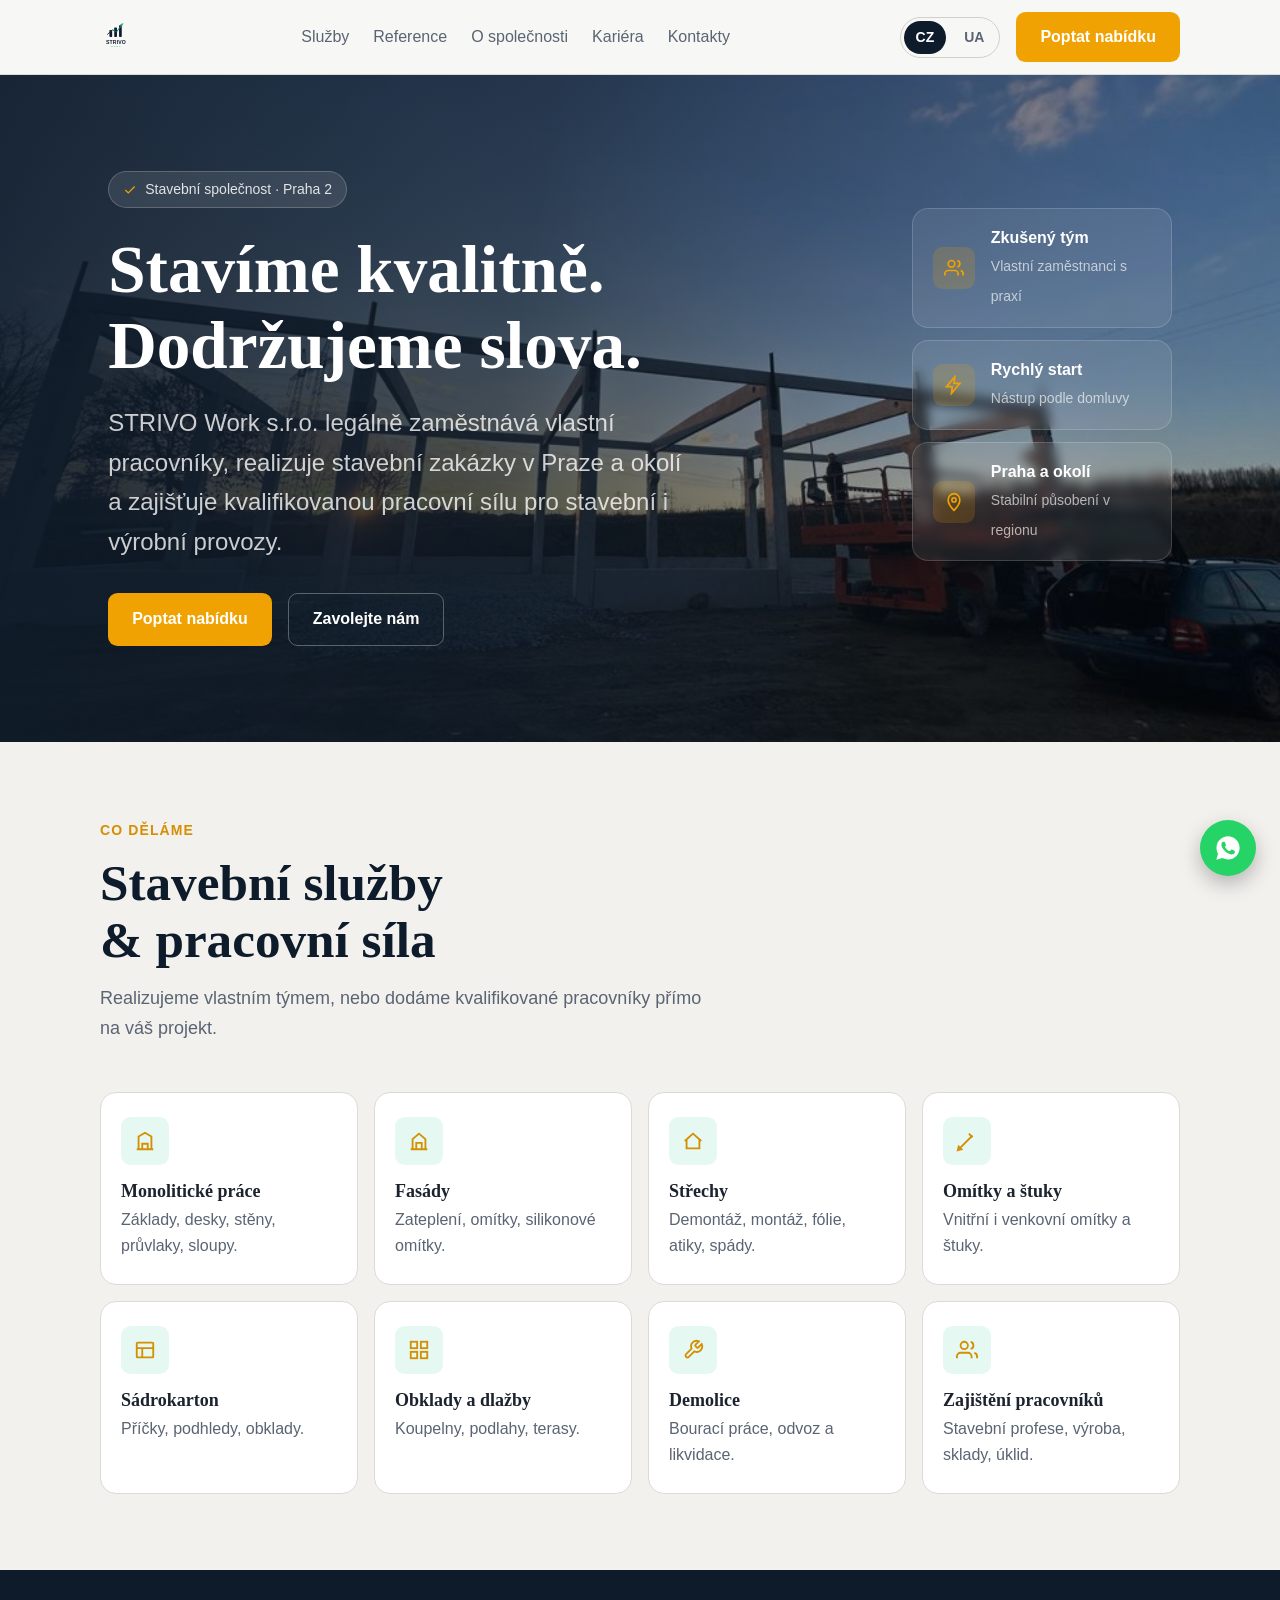
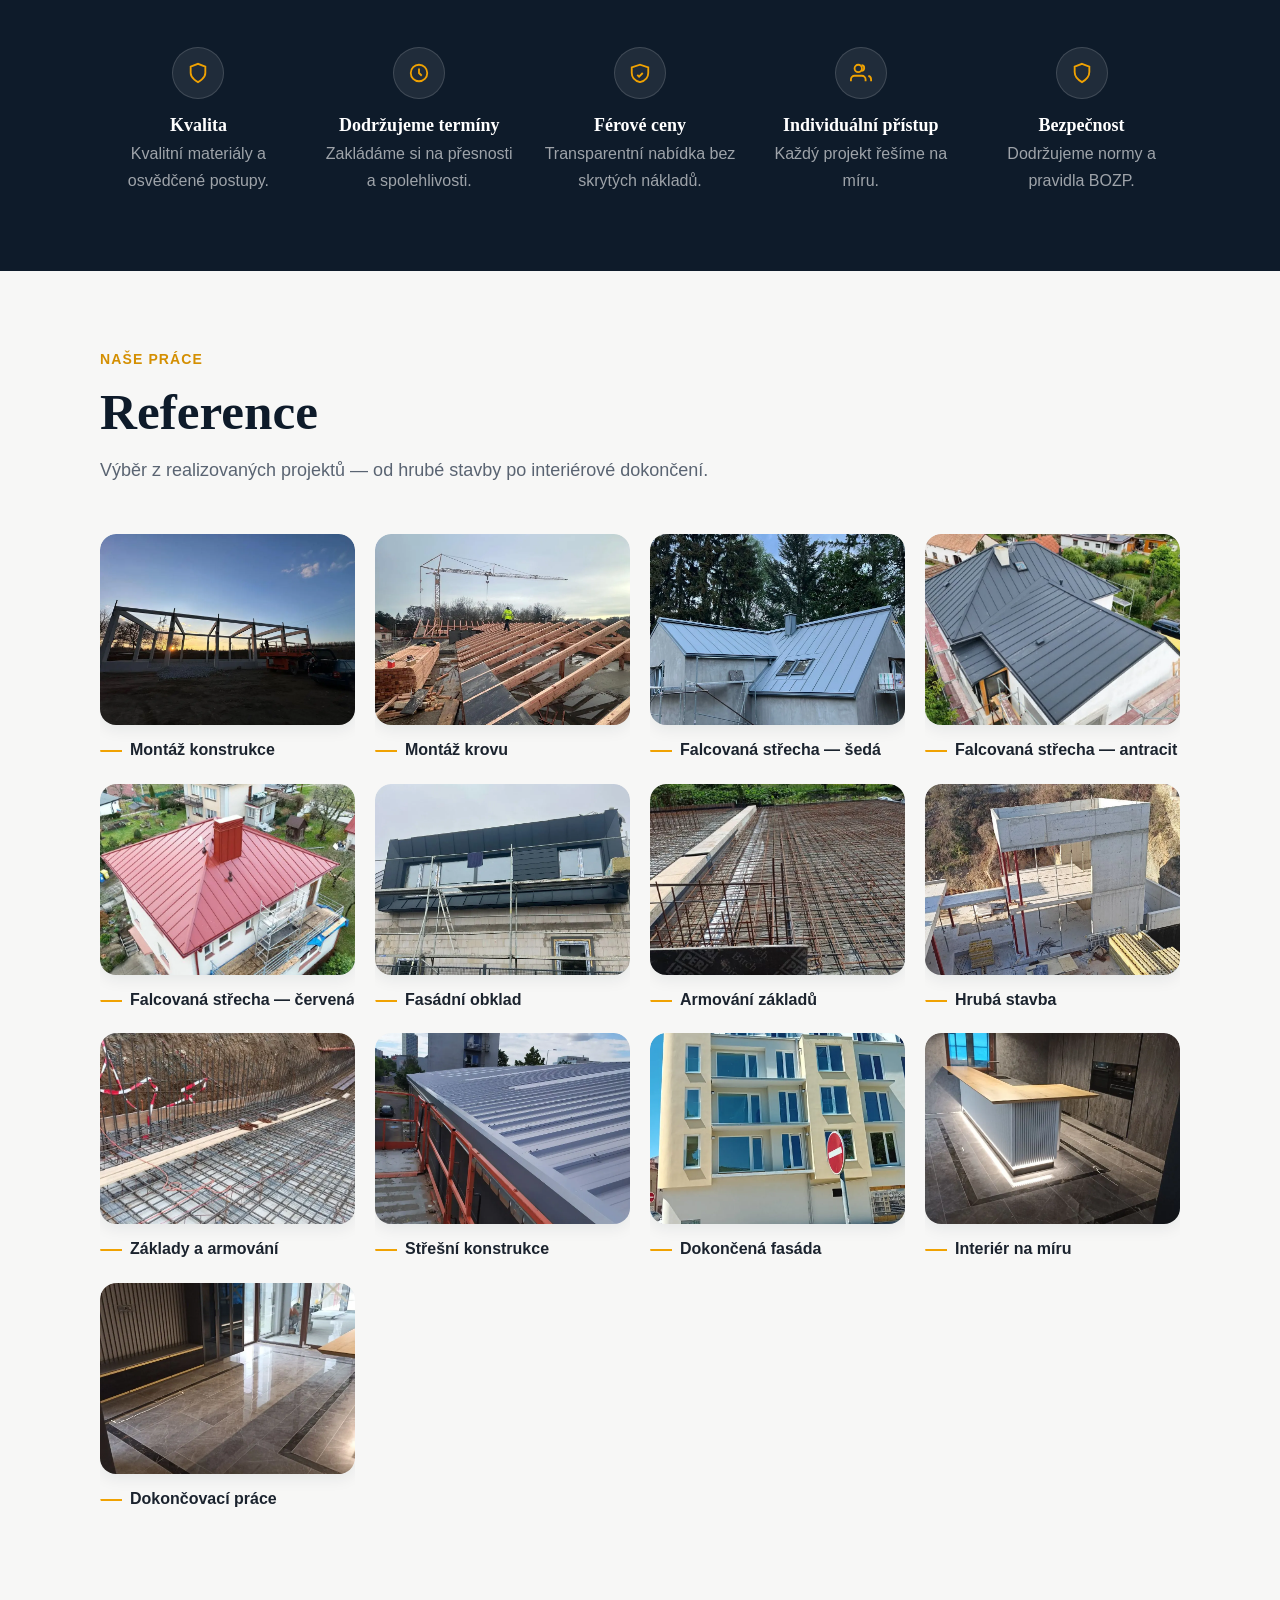
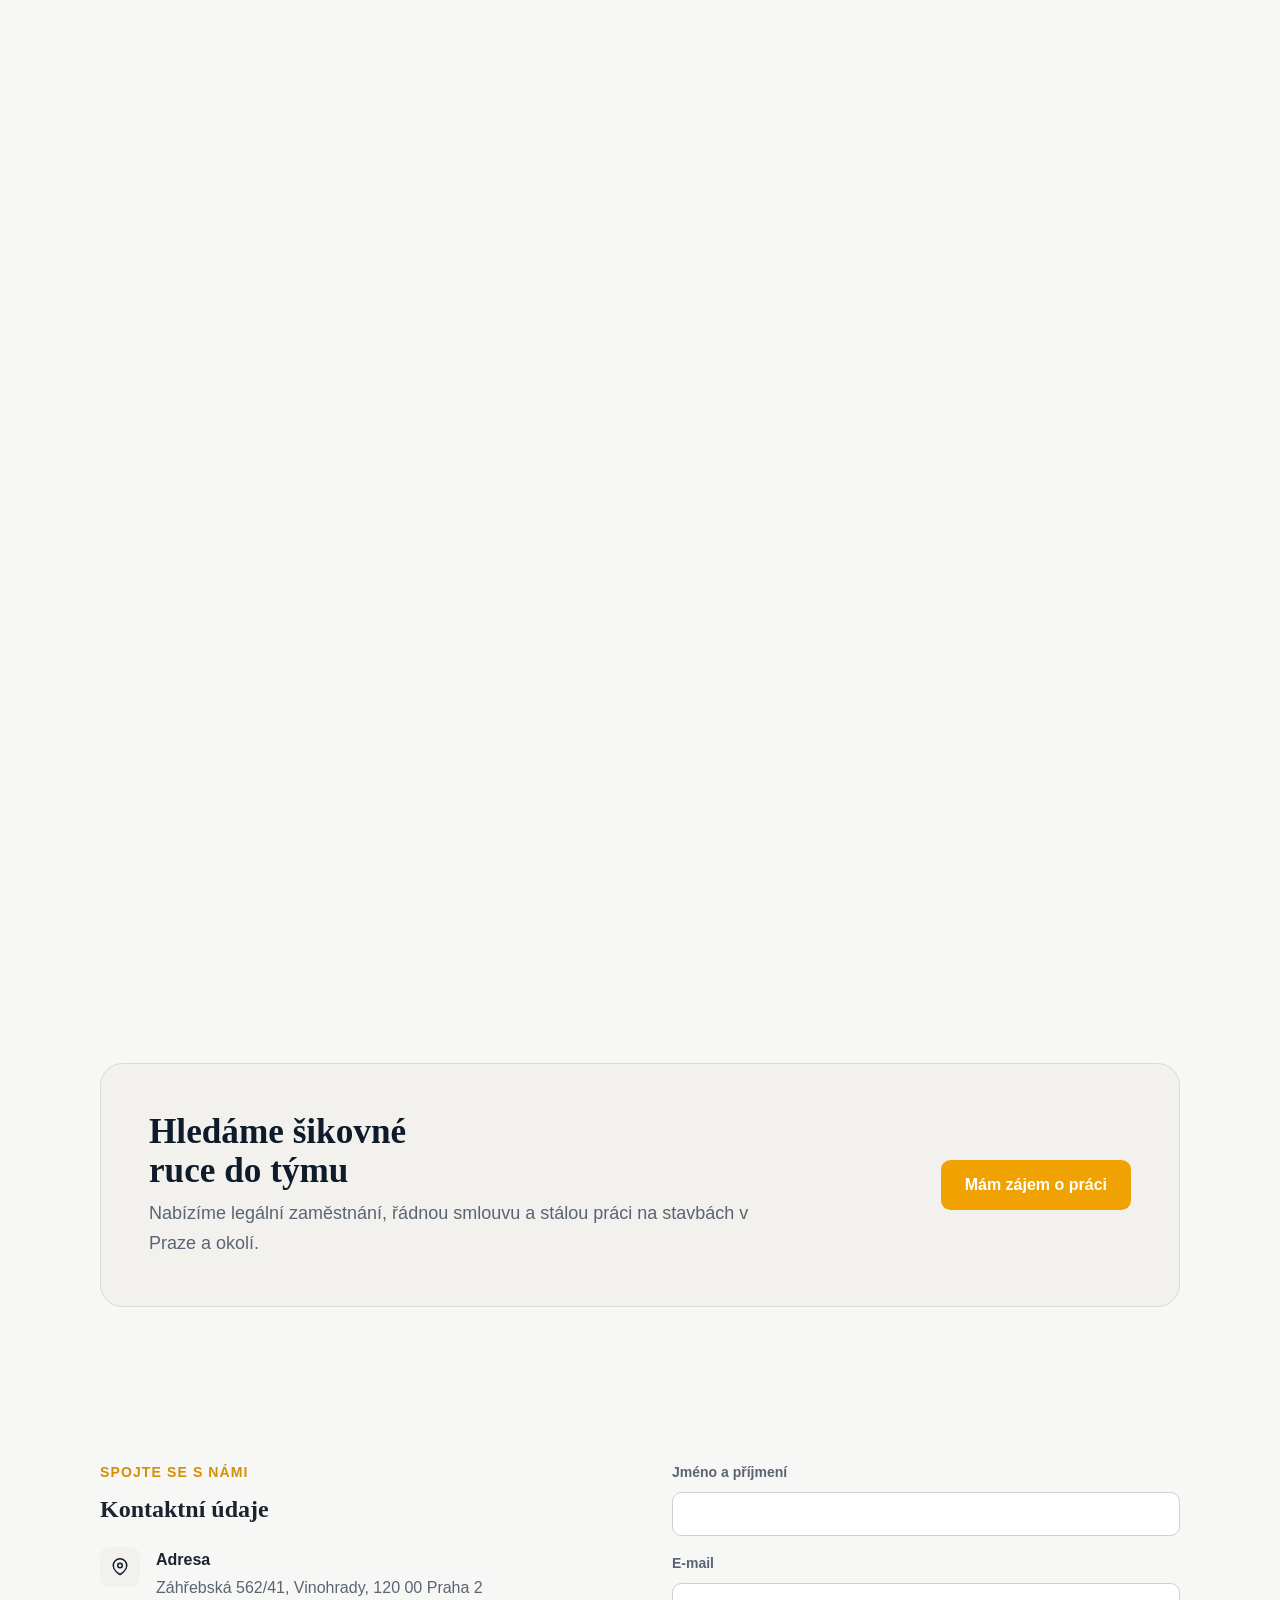
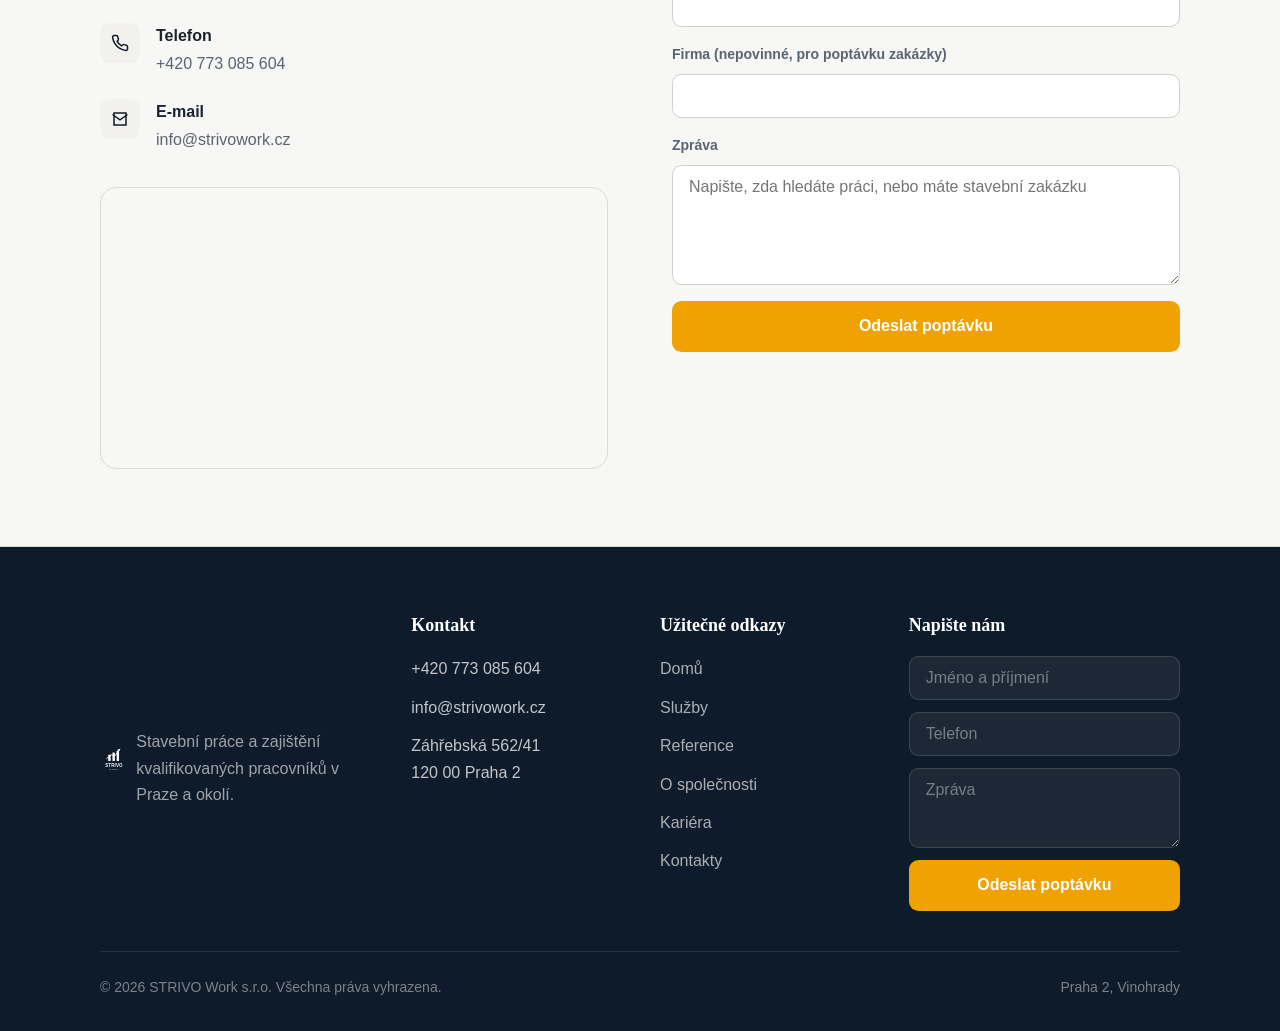
==== commit 8bb1c4a2: "зміна дизайну" ====
--- a/index.html
+++ b/index.html
@@ -7,6 +7,7 @@
 <meta name="description" content="STRIVO Work s.r.o. — stavební práce vlastním týmem a zajištění kvalifikovaných pracovníků v Praze a okolí. Monolitické práce, fasády, střechy, sádrokarton a další.">
 <meta name="robots" content="index, follow">
 <meta name="theme-color" content="#0E1B2A">
+<link rel="preconnect" href="https://api.fontshare.com">
 <link rel="canonical" href="https://strivowork.cz/">
 <link rel="icon" href="assets/img/logo.svg" type="image/svg+xml">
 <link rel="apple-touch-icon" href="assets/img/logo.svg">
@@ -210,16 +211,19 @@
         <p>Výběr z realizovaných projektů — od hrubé stavby po interiérové dokončení.</p>
       </div>
       <div class="gallery-grid">
-        <figure class="gallery-photo"><div class="photo-frame"><img src="assets/img/gallery/steel-frame-sunset.jpg" alt="Montovaná železobetonová konstrukce haly" loading="lazy"></div><figcaption>Montáž konstrukce</figcaption></figure>
-        <figure class="gallery-photo"><div class="photo-frame"><img src="assets/img/gallery/roof-trusses.jpg" alt="Montáž dřevěného krovu" loading="lazy"></div><figcaption>Montáž krovu</figcaption></figure>
-        <figure class="gallery-photo"><div class="photo-frame"><img src="assets/img/gallery/foundation-mesh.jpg" alt="Armování základové desky" loading="lazy"></div><figcaption>Armování základů</figcaption></figure>
-        <figure class="gallery-photo"><div class="photo-frame"><img src="assets/img/gallery/standing-seam-roof.jpg" alt="Dokončená falcovaná střecha" loading="lazy"></div><figcaption>Falcovaná střecha</figcaption></figure>
-        <figure class="gallery-photo"><div class="photo-frame"><img src="assets/img/gallery/concrete-frame.jpg" alt="Hrubá stavba rodinného domu, železobetonová konstrukce" loading="lazy"></div><figcaption>Hrubá stavba</figcaption></figure>
-        <figure class="gallery-photo"><div class="photo-frame"><img src="assets/img/gallery/foundation-rebar.jpg" alt="Základová deska s armaturou" loading="lazy"></div><figcaption>Základy a armování</figcaption></figure>
-        <figure class="gallery-photo"><div class="photo-frame"><img src="assets/img/gallery/roof-installation.jpg" alt="Dokončená střecha haly" loading="lazy"></div><figcaption>Střešní konstrukce</figcaption></figure>
-        <figure class="gallery-photo"><div class="photo-frame"><img src="assets/img/gallery/building-facade.jpg" alt="Dokončená fasáda bytového domu" loading="lazy"></div><figcaption>Dokončená fasáda</figcaption></figure>
-        <figure class="gallery-photo"><div class="photo-frame"><img src="assets/img/gallery/kitchen-interior.jpg" alt="Interiér kuchyně na míru" loading="lazy"></div><figcaption>Interiér na míru</figcaption></figure>
-        <figure class="gallery-photo"><div class="photo-frame"><img src="assets/img/gallery/marble-floor.jpg" alt="Dokončovací práce, mramorová dlažba" loading="lazy"></div><figcaption>Dokončovací práce</figcaption></figure>
+        <figure class="gallery-photo"><div class="photo-frame"><picture><source srcset="assets/img/gallery/steel-frame-sunset.webp" type="image/webp"><img src="assets/img/gallery/steel-frame-sunset.jpg" alt="Montovaná železobetonová konstrukce haly" width="800" height="600" loading="lazy"></picture></div><figcaption>Montáž konstrukce</figcaption></figure>
+        <figure class="gallery-photo"><div class="photo-frame"><picture><source srcset="assets/img/gallery/roof-trusses.webp" type="image/webp"><img src="assets/img/gallery/roof-trusses.jpg" alt="Montáž dřevěného krovu" width="800" height="600" loading="lazy"></picture></div><figcaption>Montáž krovu</figcaption></figure>
+        <figure class="gallery-photo"><div class="photo-frame"><picture><source srcset="assets/img/gallery/roof-standing-seam-gray.webp" type="image/webp"><img src="assets/img/gallery/roof-standing-seam-gray.jpg" alt="Falcovaná plechová střecha, šedá" width="800" height="600" loading="lazy"></picture></div><figcaption>Falcovaná střecha — šedá</figcaption></figure>
+        <figure class="gallery-photo"><div class="photo-frame"><picture><source srcset="assets/img/gallery/roof-standing-seam-charcoal.webp" type="image/webp"><img src="assets/img/gallery/roof-standing-seam-charcoal.jpg" alt="Falcovaná plechová střecha, antracit" width="800" height="600" loading="lazy"></picture></div><figcaption>Falcovaná střecha — antracit</figcaption></figure>
+        <figure class="gallery-photo"><div class="photo-frame"><picture><source srcset="assets/img/gallery/roof-standing-seam-red.webp" type="image/webp"><img src="assets/img/gallery/roof-standing-seam-red.jpg" alt="Falcovaná plechová střecha, červená" width="800" height="600" loading="lazy"></picture></div><figcaption>Falcovaná střecha — červená</figcaption></figure>
+        <figure class="gallery-photo"><div class="photo-frame"><picture><source srcset="assets/img/gallery/facade-cladding-dark.webp" type="image/webp"><img src="assets/img/gallery/facade-cladding-dark.jpg" alt="Tmavý fasádní obklad nástavby" width="800" height="600" loading="lazy"></picture></div><figcaption>Fasádní obklad</figcaption></figure>
+        <figure class="gallery-photo"><div class="photo-frame"><picture><source srcset="assets/img/gallery/foundation-mesh.webp" type="image/webp"><img src="assets/img/gallery/foundation-mesh.jpg" alt="Armování základové desky" width="800" height="600" loading="lazy"></picture></div><figcaption>Armování základů</figcaption></figure>
+        <figure class="gallery-photo"><div class="photo-frame"><picture><source srcset="assets/img/gallery/concrete-frame.webp" type="image/webp"><img src="assets/img/gallery/concrete-frame.jpg" alt="Hrubá stavba rodinného domu, železobetonová konstrukce" width="800" height="600" loading="lazy"></picture></div><figcaption>Hrubá stavba</figcaption></figure>
+        <figure class="gallery-photo"><div class="photo-frame"><picture><source srcset="assets/img/gallery/foundation-rebar.webp" type="image/webp"><img src="assets/img/gallery/foundation-rebar.jpg" alt="Základová deska s armaturou" width="800" height="600" loading="lazy"></picture></div><figcaption>Základy a armování</figcaption></figure>
+        <figure class="gallery-photo"><div class="photo-frame"><picture><source srcset="assets/img/gallery/roof-installation.webp" type="image/webp"><img src="assets/img/gallery/roof-installation.jpg" alt="Dokončená střecha haly" width="800" height="600" loading="lazy"></picture></div><figcaption>Střešní konstrukce</figcaption></figure>
+        <figure class="gallery-photo"><div class="photo-frame"><picture><source srcset="assets/img/gallery/building-facade.webp" type="image/webp"><img src="assets/img/gallery/building-facade.jpg" alt="Dokončená fasáda bytového domu" width="800" height="600" loading="lazy"></picture></div><figcaption>Dokončená fasáda</figcaption></figure>
+        <figure class="gallery-photo"><div class="photo-frame"><picture><source srcset="assets/img/gallery/kitchen-interior.webp" type="image/webp"><img src="assets/img/gallery/kitchen-interior.jpg" alt="Interiér kuchyně na míru" width="800" height="600" loading="lazy"></picture></div><figcaption>Interiér na míru</figcaption></figure>
+        <figure class="gallery-photo"><div class="photo-frame"><picture><source srcset="assets/img/gallery/marble-floor.webp" type="image/webp"><img src="assets/img/gallery/marble-floor.jpg" alt="Dokončovací práce, mramorová dlažba" width="800" height="600" loading="lazy"></picture></div><figcaption>Dokončovací práce</figcaption></figure>
       </div>
     </div>
   </section>
@@ -312,6 +316,9 @@
             <div><strong>E-mail</strong><span>info@strivowork.cz</span></div>
           </li>
         </ul>
+        <div class="map-embed">
+          <iframe src="https://www.google.com/maps?q=Z%C3%A1h%C5%99ebsk%C3%A1%20562%2F41%2C%20120%2000%20Praha%202&output=embed" loading="lazy" referrerpolicy="no-referrer-when-downgrade" title="Mapa — sídlo STRIVO Work"></iframe>
+        </div>
       </div>
       <form class="contact-form" action="mailto:info@strivowork.cz" method="post" enctype="text/plain">
         <div class="field">
@@ -383,6 +390,26 @@
   <svg width="28" height="28" viewBox="0 0 24 24" fill="#fff"><path d="M12.04 2C6.58 2 2.13 6.45 2.13 11.91c0 1.75.46 3.45 1.32 4.95L2 22l5.29-1.39a9.9 9.9 0 004.75 1.21h.01c5.46 0 9.91-4.45 9.91-9.91C21.96 6.45 17.5 2 12.04 2zm5.85 14.03c-.24.68-1.4 1.3-1.94 1.38-.5.08-1.13.11-1.82-.11-.42-.13-.96-.31-1.65-.6-2.9-1.25-4.79-4.17-4.94-4.36-.14-.19-1.18-1.57-1.18-3 0-1.42.75-2.12 1.02-2.41.26-.28.57-.36.76-.36.19 0 .38 0 .55.01.18.01.41-.07.64.49.24.57.81 1.99.88 2.13.07.14.12.31.02.5-.09.19-.14.31-.28.48-.14.17-.29.37-.42.5-.14.14-.28.29-.12.57.16.28.72 1.19 1.55 1.93 1.06.95 1.96 1.24 2.24 1.38.28.14.44.12.6-.07.16-.19.68-.79.87-1.06.19-.28.37-.23.63-.14.26.09 1.66.78 1.95.92.28.14.47.21.54.33.07.12.07.68-.17 1.36z"/></svg>
 </a>
 
+<div class="mobile-call-bar">
+  <div class="row">
+    <a class="call-btn" href="tel:+420773085604">
+      <svg width="18" height="18" viewBox="0 0 24 24" fill="none" stroke="currentColor" stroke-width="2"><path d="M22 16.92v3a2 2 0 01-2.18 2 19.79 19.79 0 01-8.63-3.07 19.5 19.5 0 01-6-6 19.79 19.79 0 01-3.07-8.67A2 2 0 014.11 2h3a2 2 0 012 1.72c.127.96.362 1.903.7 2.81a2 2 0 01-.45 2.11L8.09 9.91a16 16 0 006 6l1.27-1.27a2 2 0 012.11-.45c.907.338 1.85.573 2.81.7A2 2 0 0122 16.92z"/></svg>
+      Zavolat
+    </a>
+    <a class="wa-btn" href="https://wa.me/420773085604" target="_blank" rel="noopener">
+      <svg width="18" height="18" viewBox="0 0 24 24" fill="currentColor"><path d="M12.04 2C6.58 2 2.13 6.45 2.13 11.91c0 1.75.46 3.45 1.32 4.95L2 22l5.29-1.39a9.9 9.9 0 004.75 1.21h.01c5.46 0 9.91-4.45 9.91-9.91C21.96 6.45 17.5 2 12.04 2z"/></svg>
+      WhatsApp
+    </a>
+  </div>
+</div>
+
+<div id="lightbox" class="lightbox" aria-hidden="true">
+  <button class="lightbox-close" aria-label="Zavřít">&times;</button>
+  <button class="lightbox-prev" aria-label="Předchozí">&#8249;</button>
+  <img class="lightbox-img" src="" alt="">
+  <button class="lightbox-next" aria-label="Další">&#8250;</button>
+</div>
+
 <script src="assets/js/main.js"></script>
 </body>
 </html>
--- a/assets/css/style.css
+++ b/assets/css/style.css
@@ -86,6 +86,34 @@
 .whatsapp-float{position:fixed;bottom:24px;right:24px;z-index:60;width:56px;height:56px;border-radius:50%;background:#25D366;display:flex;align-items:center;justify-content:center;box-shadow:0 8px 20px rgba(0,0,0,.25);transition:transform var(--ease)}
 .whatsapp-float:hover{transform:scale(1.08)}
 
+/* Lightbox */
+.lightbox{display:none;position:fixed;inset:0;z-index:100;background:rgba(8,14,21,.95);align-items:center;justify-content:center}
+.lightbox.open{display:flex}
+.lightbox-img{max-width:88vw;max-height:82vh;border-radius:var(--radius-md);box-shadow:0 20px 60px rgba(0,0,0,.5)}
+.lightbox-close,.lightbox-prev,.lightbox-next{position:fixed;background:rgba(255,255,255,.1);border:1px solid rgba(255,255,255,.2);color:#fff;border-radius:50%;width:44px;height:44px;display:flex;align-items:center;justify-content:center;font-size:22px;cursor:pointer;transition:background var(--ease)}
+.lightbox-close:hover,.lightbox-prev:hover,.lightbox-next:hover{background:rgba(255,255,255,.2)}
+.lightbox-close{top:20px;right:20px}
+.lightbox-prev{left:20px;top:50%;transform:translateY(-50%)}
+.lightbox-next{right:20px;top:50%;transform:translateY(-50%)}
+@media (max-width:600px){.lightbox-prev,.lightbox-next{width:38px;height:38px;font-size:18px}}
+.gallery-photo .photo-frame{cursor:zoom-in}
+
+/* Map */
+.map-embed{border-radius:var(--radius-lg);overflow:hidden;border:1px solid var(--divider);margin-top:var(--sp-8)}
+.map-embed iframe{display:block;width:100%;height:280px;border:0}
+
+/* Sticky mobile call bar */
+.mobile-call-bar{display:none;position:fixed;bottom:0;left:0;right:0;z-index:70;background:var(--navy);padding:10px 14px;padding-bottom:calc(10px + env(safe-area-inset-bottom));box-shadow:0 -6px 20px rgba(0,0,0,.2)}
+.mobile-call-bar .row{display:flex;gap:10px}
+.mobile-call-bar a{flex:1;display:flex;align-items:center;justify-content:center;gap:8px;padding:12px;border-radius:var(--radius-md);font-size:var(--text-sm);font-weight:600}
+.mobile-call-bar .call-btn{background:var(--accent);color:#fff}
+.mobile-call-bar .wa-btn{background:#25D366;color:#fff}
+@media (max-width:768px){
+  .mobile-call-bar{display:block}
+  body{padding-bottom:68px}
+  .whatsapp-float{display:none}
+}
+
 section{padding-block:clamp(var(--sp-16),6vw,var(--sp-24))}
 .section-tag{font-size:var(--text-xs);font-weight:700;letter-spacing:.08em;text-transform:uppercase;color:var(--accent-hover);margin-bottom:var(--sp-3)}
 .section-head{max-width:640px;margin-bottom:var(--sp-12)}
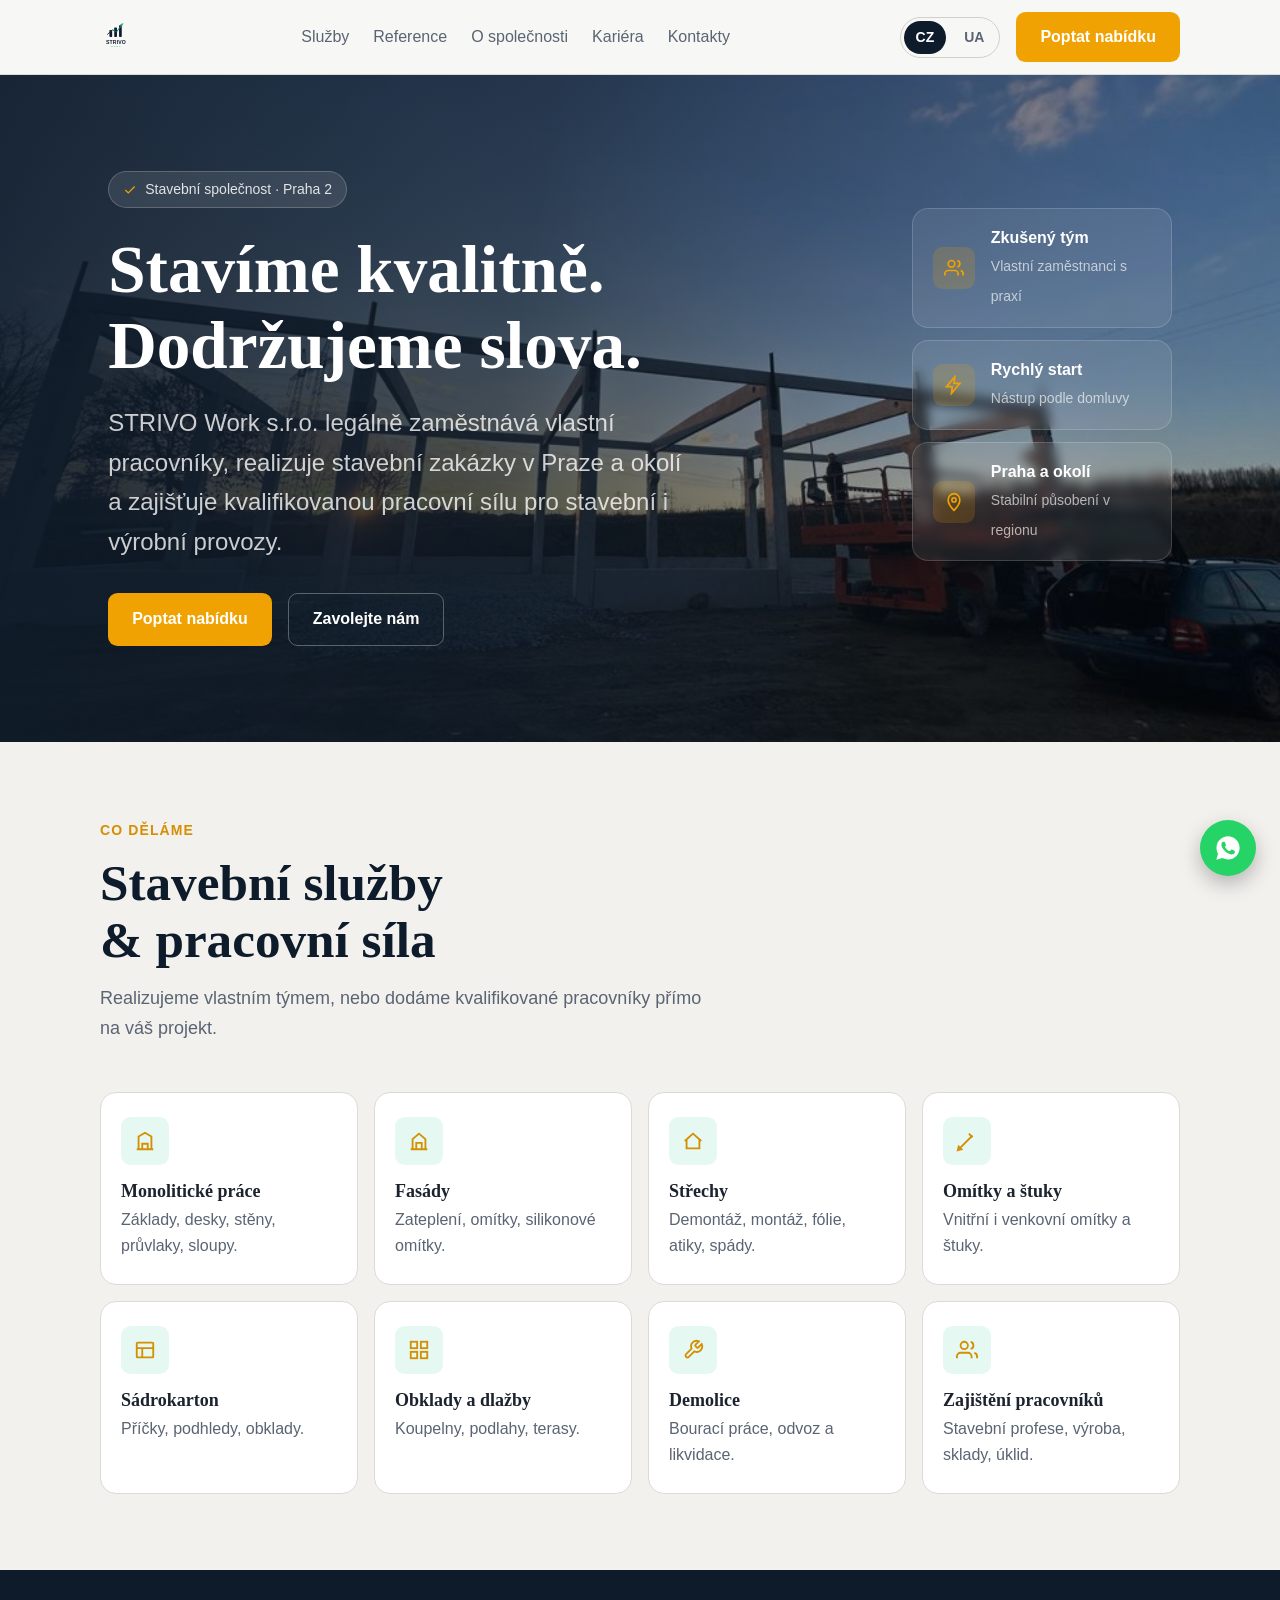
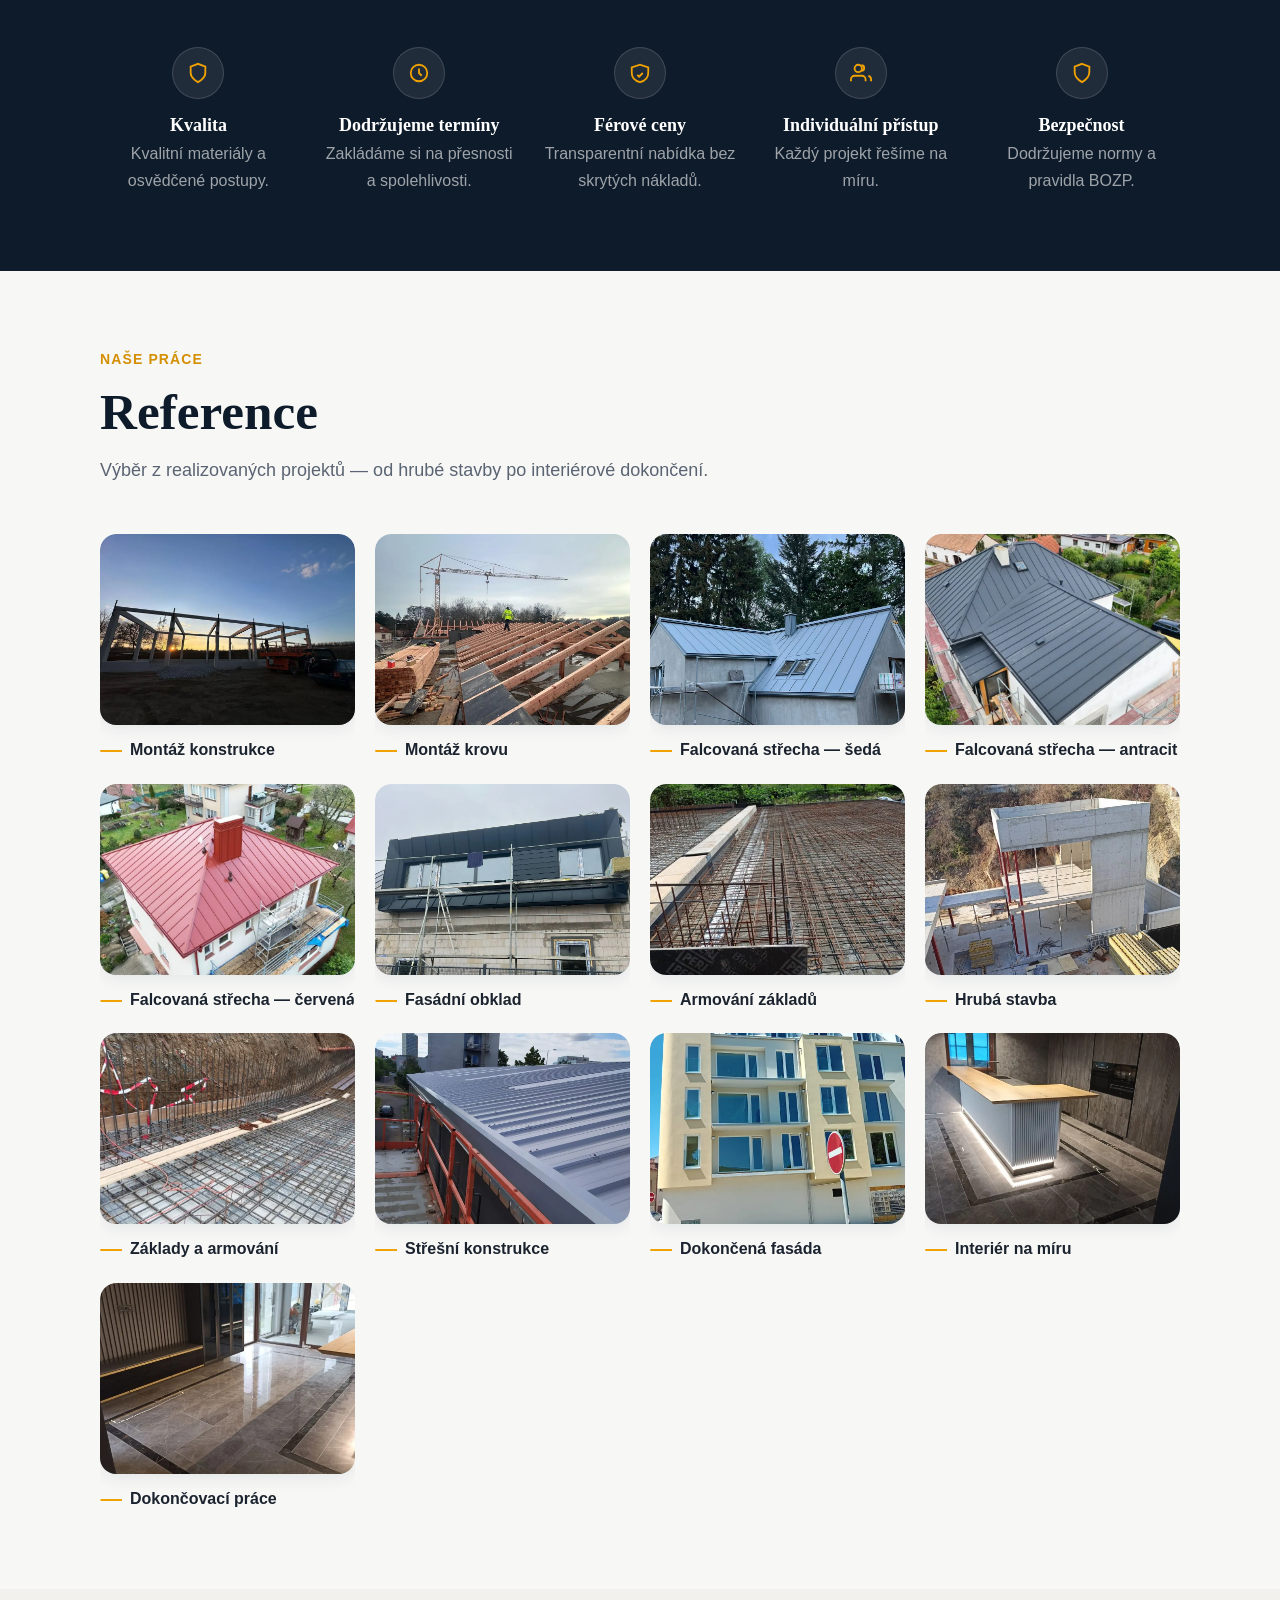
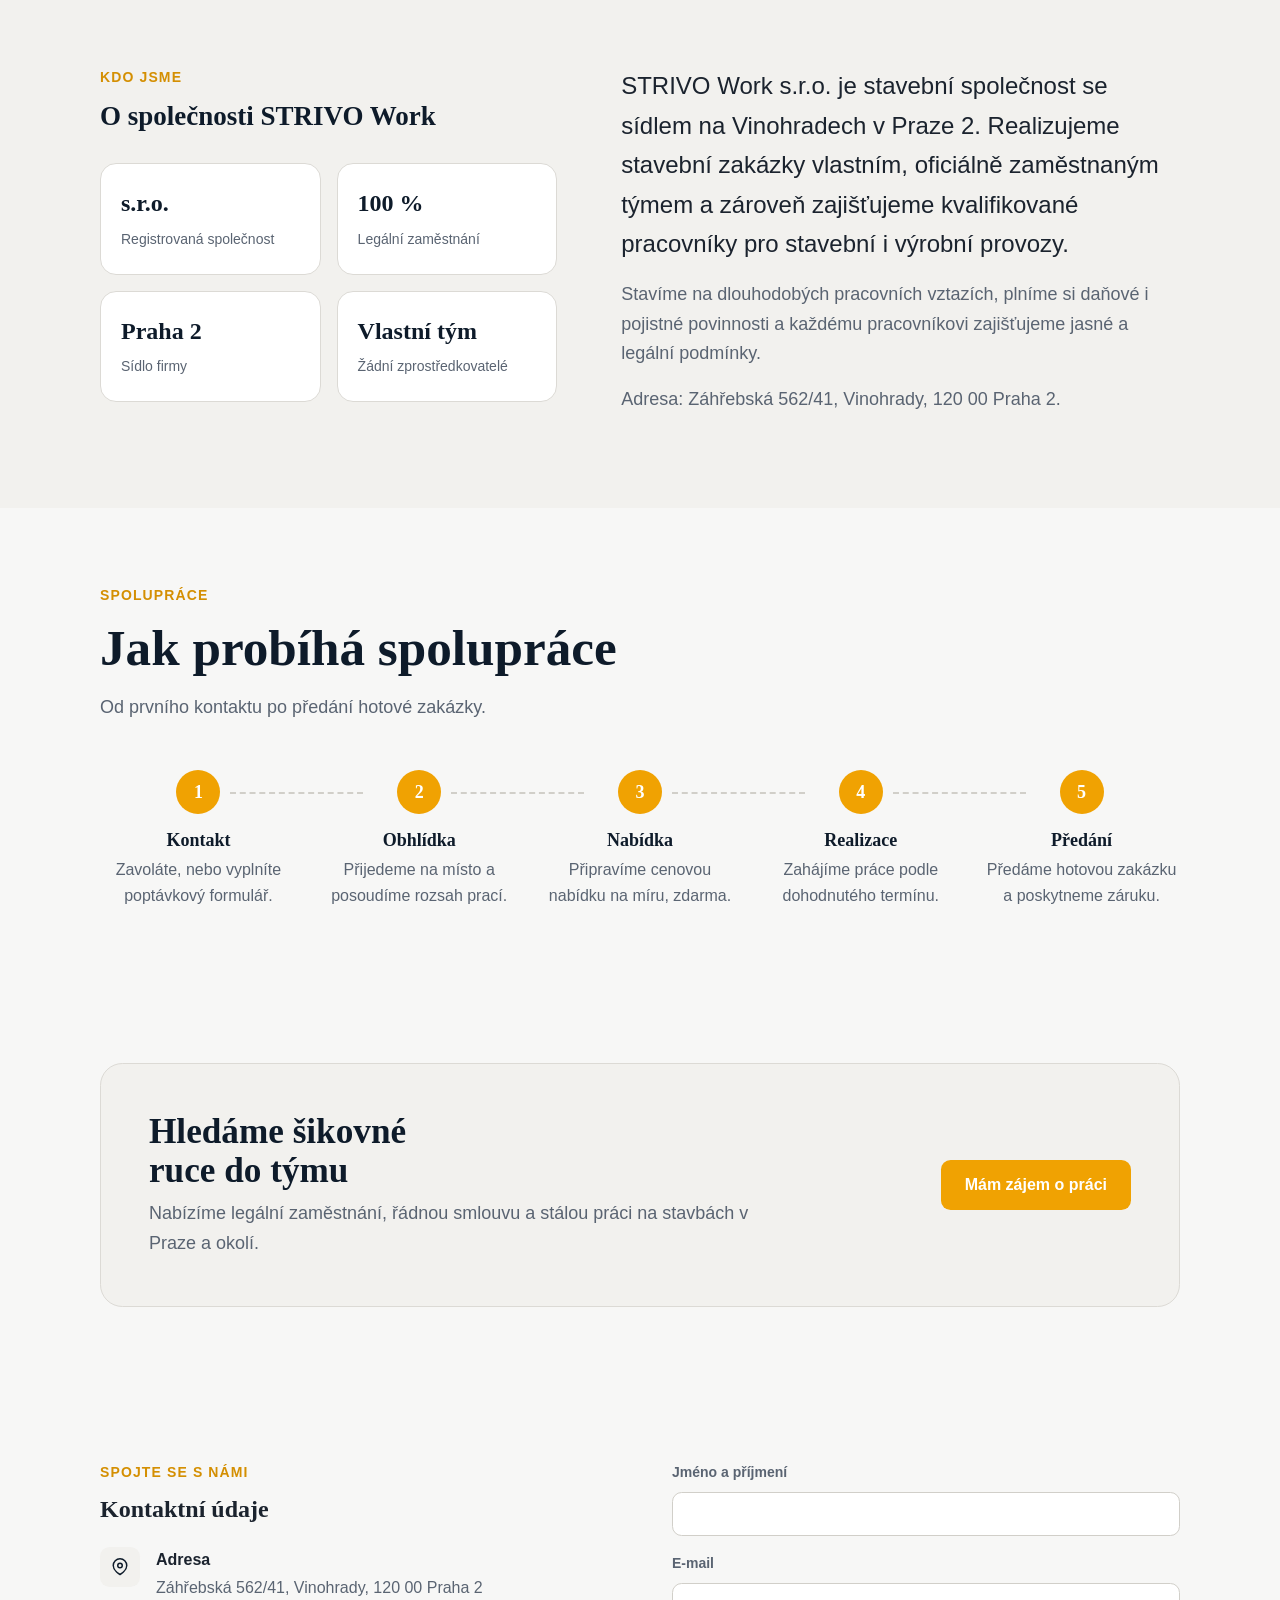
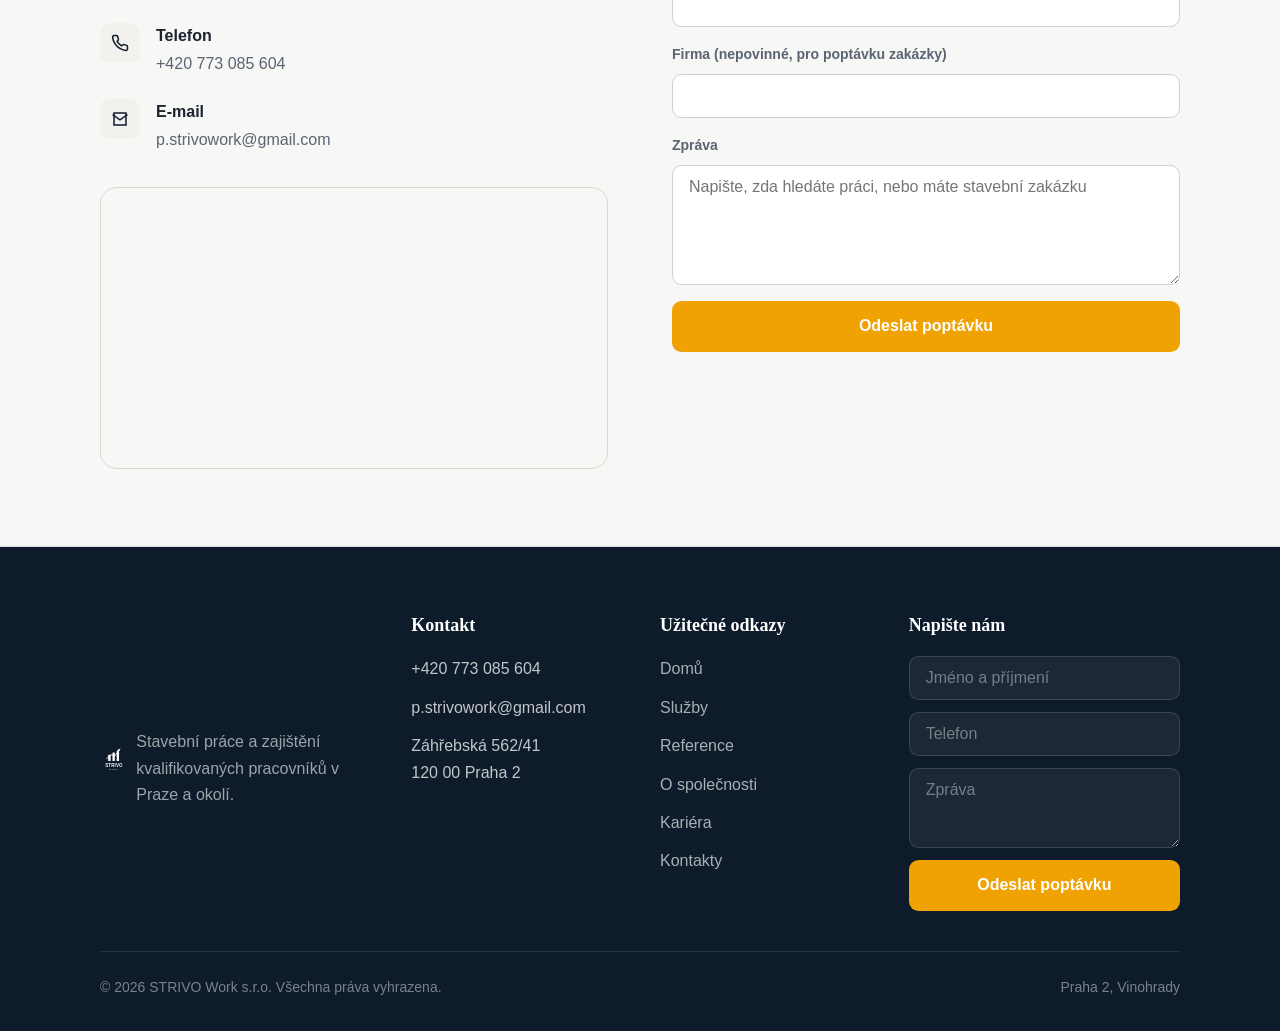
==== commit ff4ba670: "додавання пошти і налаштування іункцій" ====
--- a/index.html
+++ b/index.html
@@ -35,7 +35,7 @@
   "url": "https://strivowork.cz/",
   "image": "https://strivowork.cz/assets/img/logo.svg",
   "telephone": "+420773085604",
-  "email": "info@strivowork.cz",
+  "email": "p.strivowork@gmail.com",
   "taxID": "23621168",
   "vatID": "CZ23621168",
   "address": {
@@ -313,14 +313,16 @@
           </li>
           <li>
             <div class="icon"><svg width="18" height="18" viewBox="0 0 24 24" fill="none" stroke="currentColor" stroke-width="2"><path d="M4 4h16v16H4z"/><path d="M22 6l-10 7L2 6"/></svg></div>
-            <div><strong>E-mail</strong><span>info@strivowork.cz</span></div>
+            <div><strong>E-mail</strong><span>p.strivowork@gmail.com</span></div>
           </li>
         </ul>
         <div class="map-embed">
           <iframe src="https://www.google.com/maps?q=Z%C3%A1h%C5%99ebsk%C3%A1%20562%2F41%2C%20120%2000%20Praha%202&output=embed" loading="lazy" referrerpolicy="no-referrer-when-downgrade" title="Mapa — sídlo STRIVO Work"></iframe>
         </div>
       </div>
-      <form class="contact-form" action="mailto:info@strivowork.cz" method="post" enctype="text/plain">
+      <form class="contact-form" action="https://formspree.io/p.strivowork@gmail.com" method="POST">
+        <input type="hidden" name="_subject" value="Nová poptávka z webu STRIVO Work">
+        <input type="text" name="_gotcha" style="display:none">
         <div class="field">
           <label for="name">Jméno a příjmení</label>
           <input id="name" name="jmeno" type="text" required>
@@ -354,7 +356,7 @@
         <h4>Kontakt</h4>
         <div class="footer-contact-list">
           <span>+420 773 085 604</span>
-          <span>info@strivowork.cz</span>
+          <span>p.strivowork@gmail.com</span>
           <span>Záhřebská 562/41<br>120 00 Praha 2</span>
         </div>
       </div>
@@ -371,7 +373,9 @@
       </div>
       <div>
         <h4>Napište nám</h4>
-        <form class="footer-form" action="mailto:info@strivowork.cz" method="post" enctype="text/plain">
+        <form class="footer-form" action="https://formspree.io/p.strivowork@gmail.com" method="POST">
+          <input type="hidden" name="_subject" value="Nová poptávka z webu STRIVO Work (footer)">
+          <input type="text" name="_gotcha" style="display:none">
           <input type="text" name="jmeno" placeholder="Jméno a příjmení">
           <input type="text" name="telefon" placeholder="Telefon">
           <textarea name="zprava" placeholder="Zpráva"></textarea>
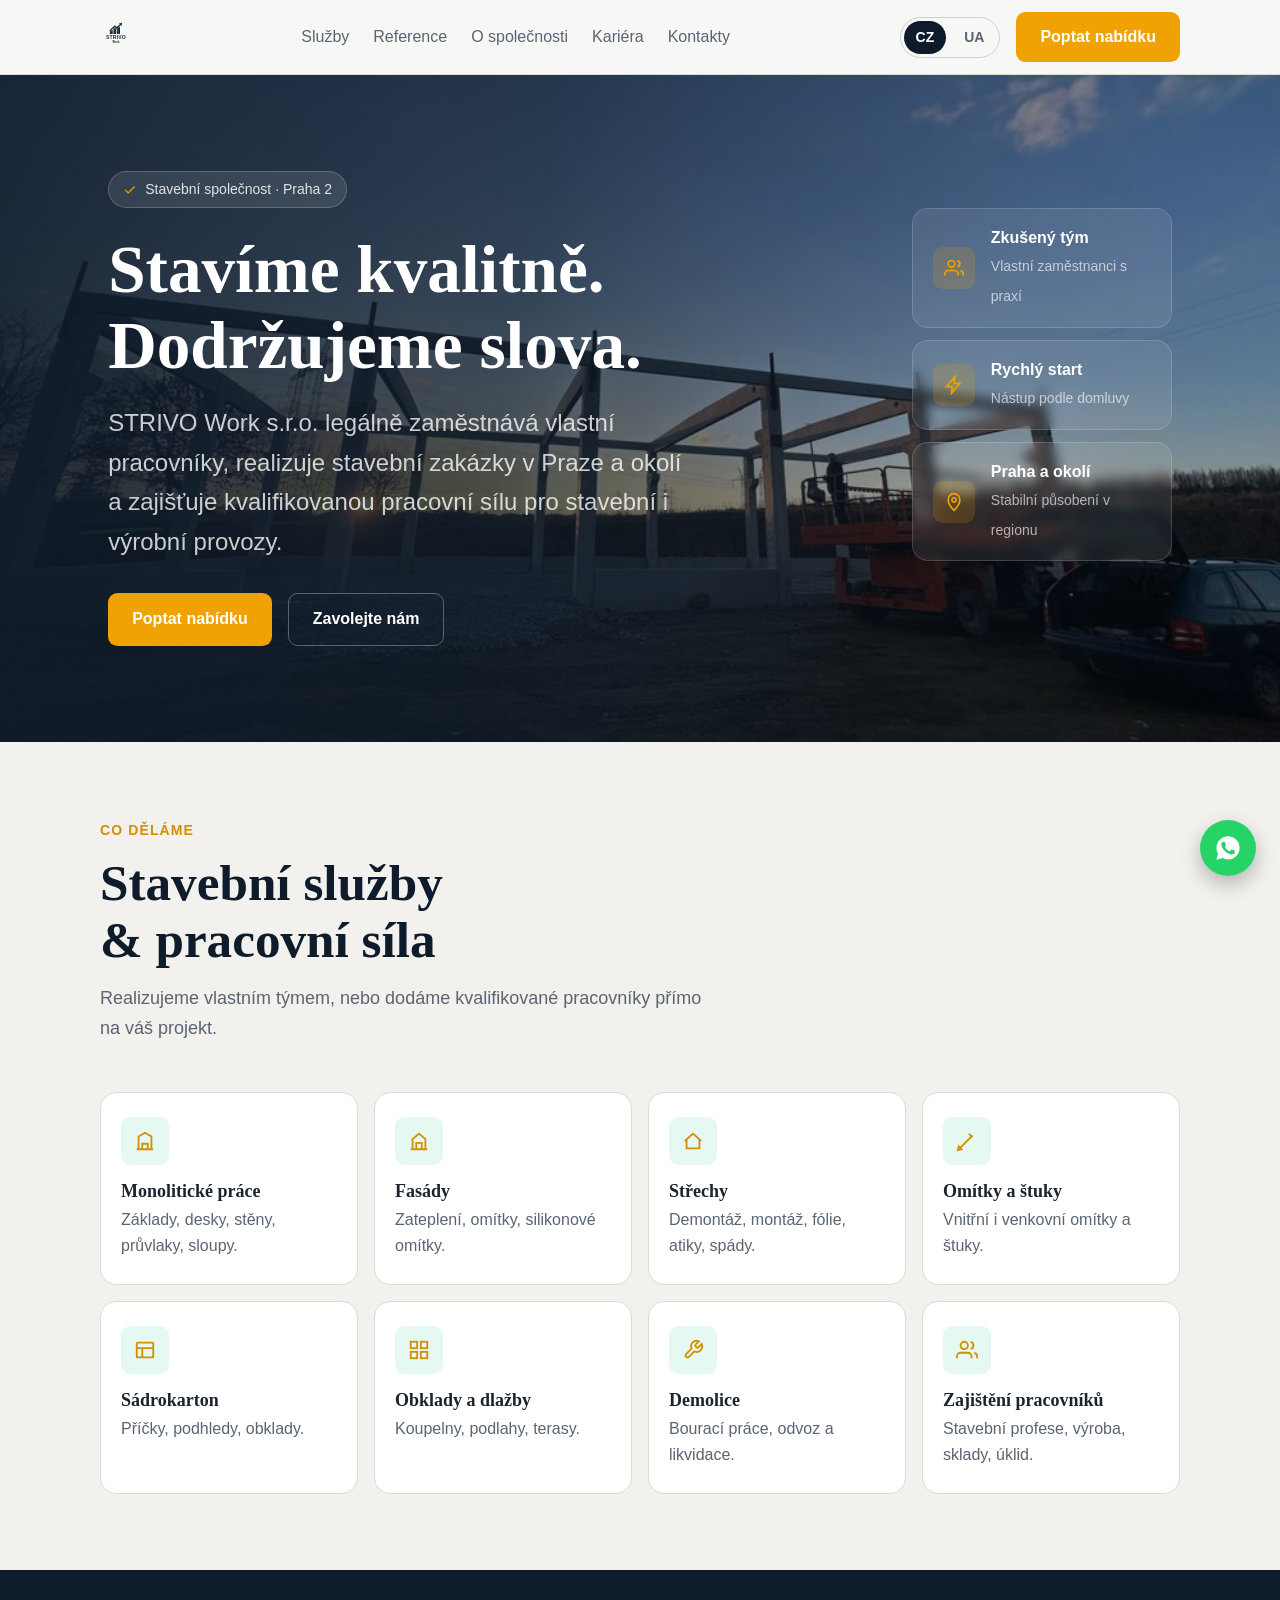
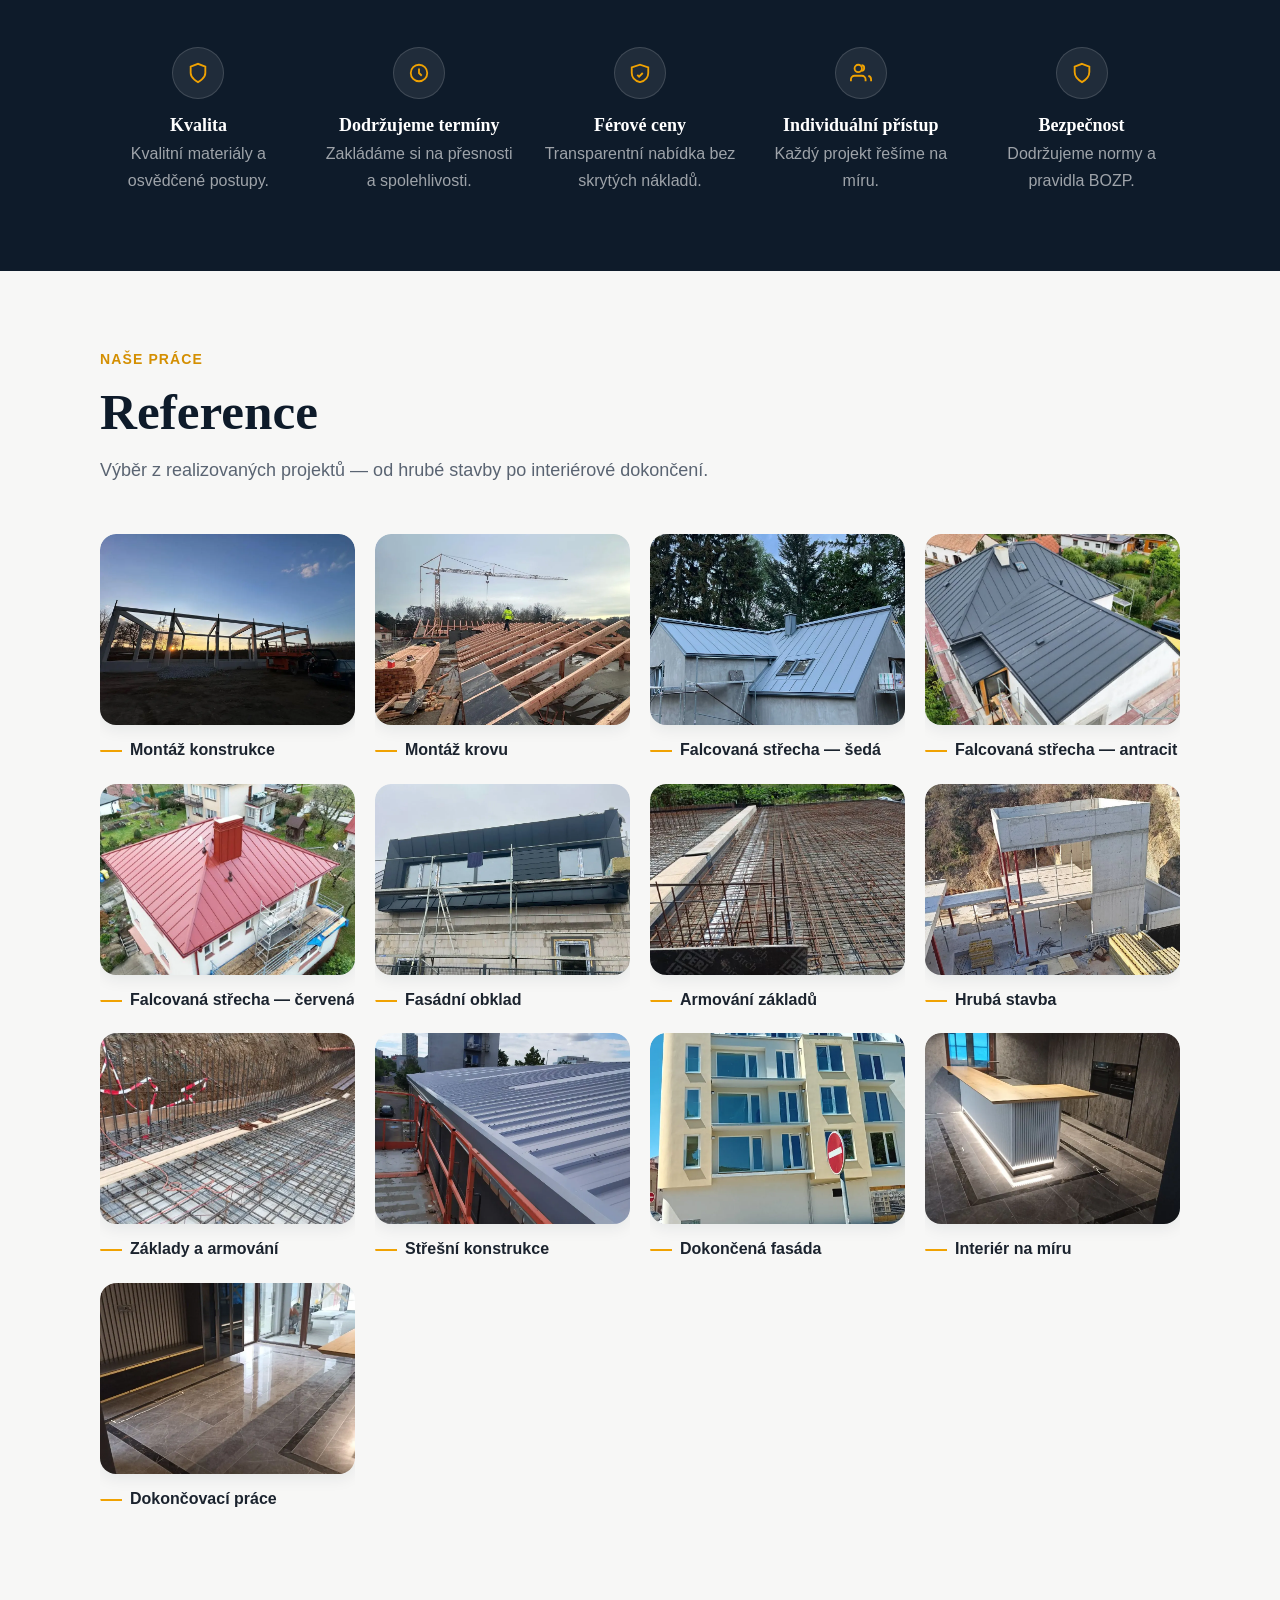
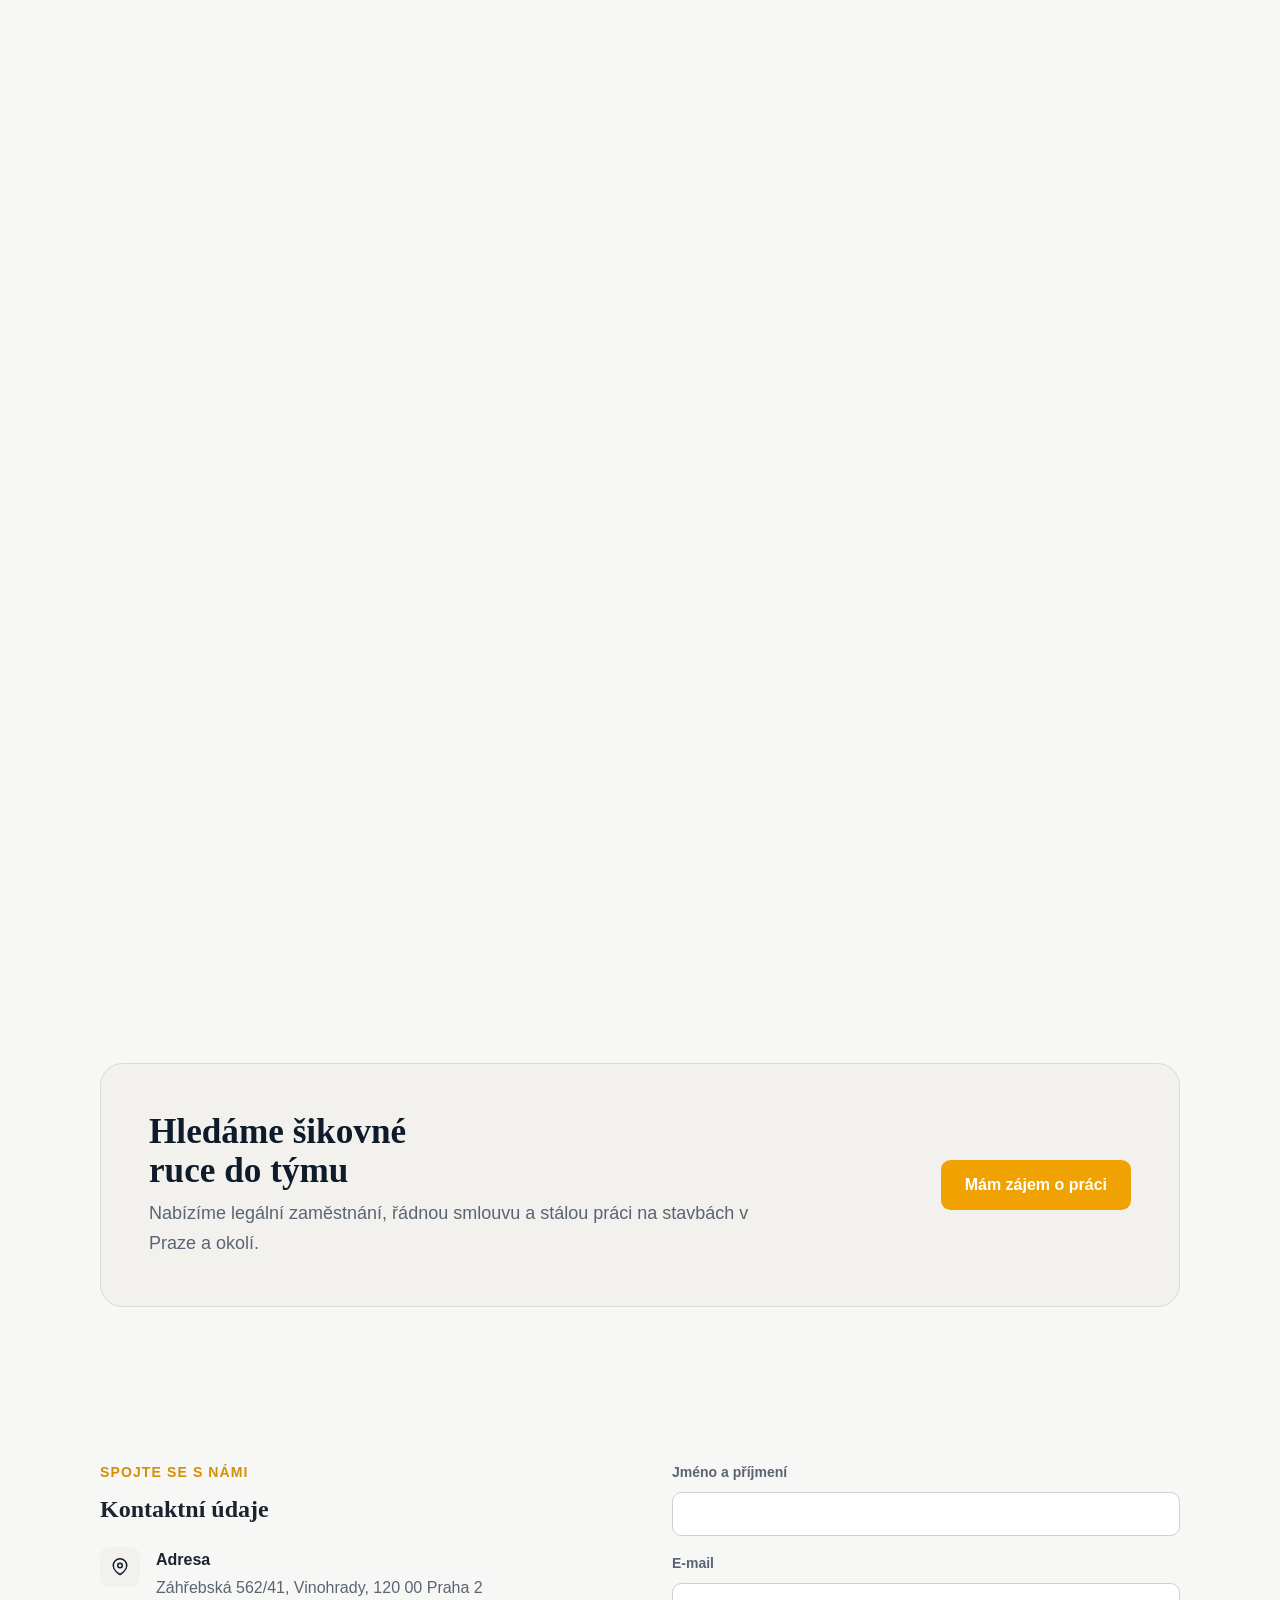
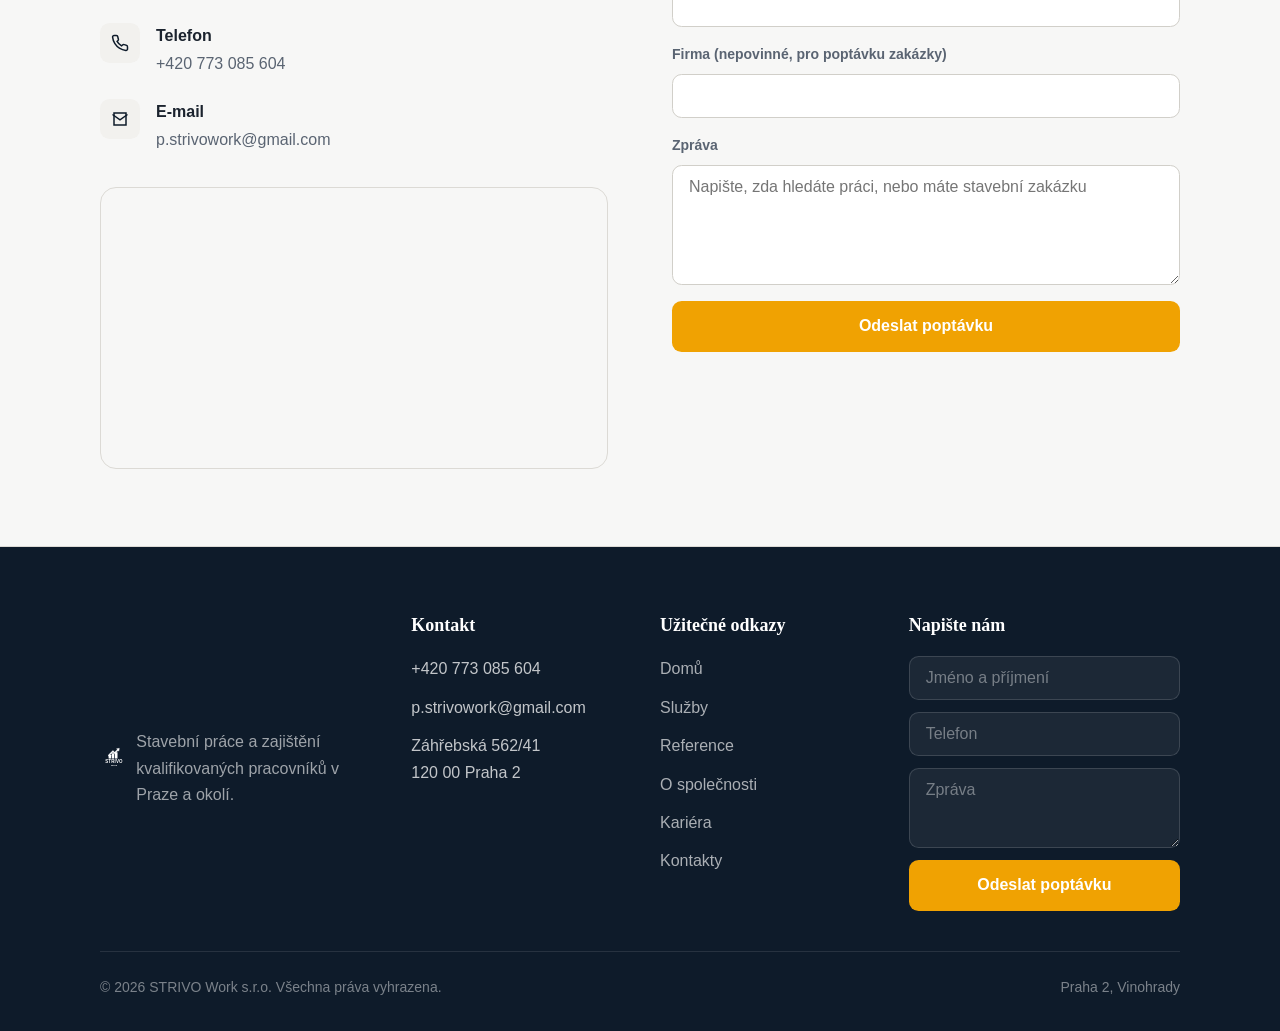
==== commit 9f4eab4a: "зміна іконки" ====
--- a/index.html
+++ b/index.html
@@ -9,8 +9,8 @@
 <meta name="theme-color" content="#0E1B2A">
 <link rel="preconnect" href="https://api.fontshare.com">
 <link rel="canonical" href="https://strivowork.cz/">
-<link rel="icon" href="assets/img/logo.svg" type="image/svg+xml">
-<link rel="apple-touch-icon" href="assets/img/logo.svg">
+<link rel="icon" href="assets/img/logo-v3.svg" type="image/svg+xml">
+<link rel="apple-touch-icon" href="assets/img/logo-v3.svg">
 <link rel="alternate" hreflang="cs" href="https://strivowork.cz/">
 <link rel="alternate" hreflang="uk" href="https://strivowork.cz/uk/">
 <link rel="alternate" hreflang="x-default" href="https://strivowork.cz/">
@@ -33,7 +33,7 @@
   "@type": "GeneralContractor",
   "name": "STRIVO Work s.r.o.",
   "url": "https://strivowork.cz/",
-  "image": "https://strivowork.cz/assets/img/logo.svg",
+  "image": "https://strivowork.cz/assets/img/logo-v3.svg",
   "telephone": "+420773085604",
   "email": "p.strivowork@gmail.com",
   "taxID": "23621168",
@@ -57,7 +57,7 @@
 <header>
   <div class="container nav-wrap">
     <a href="#top" class="brand" aria-label="STRIVO Work">
-      <img src="assets/img/logo.svg" alt="STRIVO Work">
+      <img src="assets/img/logo-v3.svg" alt="STRIVO Work">
     </a>
     <nav class="main-nav">
       <a href="#sluzby">Služby</a>
@@ -320,7 +320,7 @@
           <iframe src="https://www.google.com/maps?q=Z%C3%A1h%C5%99ebsk%C3%A1%20562%2F41%2C%20120%2000%20Praha%202&output=embed" loading="lazy" referrerpolicy="no-referrer-when-downgrade" title="Mapa — sídlo STRIVO Work"></iframe>
         </div>
       </div>
-      <form class="contact-form" action="https://formspree.io/p.strivowork@gmail.com" method="POST">
+      <form class="contact-form" action="https://formspree.io/f/maewlykb" method="POST">
         <input type="hidden" name="_subject" value="Nová poptávka z webu STRIVO Work">
         <input type="text" name="_gotcha" style="display:none">
         <div class="field">
@@ -349,7 +349,7 @@
   <div class="container">
     <div class="footer-cols">
       <div class="brand">
-        <img src="assets/img/logo.svg" alt="STRIVO Work">
+        <img src="assets/img/logo-v3.svg" alt="STRIVO Work">
         <p style="margin-top:1rem">Stavební práce a zajištění kvalifikovaných pracovníků v Praze a okolí.</p>
       </div>
       <div>
@@ -373,7 +373,7 @@
       </div>
       <div>
         <h4>Napište nám</h4>
-        <form class="footer-form" action="https://formspree.io/p.strivowork@gmail.com" method="POST">
+        <form class="footer-form" action="https://formspree.io/f/maewlykb" method="POST">
           <input type="hidden" name="_subject" value="Nová poptávka z webu STRIVO Work (footer)">
           <input type="text" name="_gotcha" style="display:none">
           <input type="text" name="jmeno" placeholder="Jméno a příjmení">
--- a/assets/css/style.css
+++ b/assets/css/style.css
@@ -224,6 +224,11 @@
 .field input,.field textarea{padding:var(--sp-3) var(--sp-4);border:1px solid var(--border);border-radius:var(--radius-md);background:var(--surface);font-size:var(--text-sm);font-family:inherit}
 .field textarea{min-height:120px;resize:vertical}
 .field input:focus,.field textarea:focus{outline:2px solid var(--accent);outline-offset:1px}
+.form-msg{display:none;font-size:var(--text-sm);padding:12px 14px;border-radius:var(--radius-md);margin-top:4px}
+.form-msg.success{display:block;background:rgba(18,185,129,.12);color:#0E9A6C;border:1px solid rgba(18,185,129,.3)}
+.form-msg.error{display:block;background:rgba(220,60,60,.1);color:#C0392B;border:1px solid rgba(220,60,60,.3)}
+.footer-form .form-msg.success{background:rgba(255,255,255,.1);color:#fff;border-color:rgba(255,255,255,.2)}
+.footer-form .form-msg.error{background:rgba(255,255,255,.08);color:#ffb4a8;border-color:rgba(255,180,168,.3)}
 
 footer{border-top:1px solid var(--divider);padding-block:var(--sp-10);background:var(--surface)}
 .footer-grid{display:flex;justify-content:space-between;align-items:center;flex-wrap:wrap;gap:var(--sp-6)}
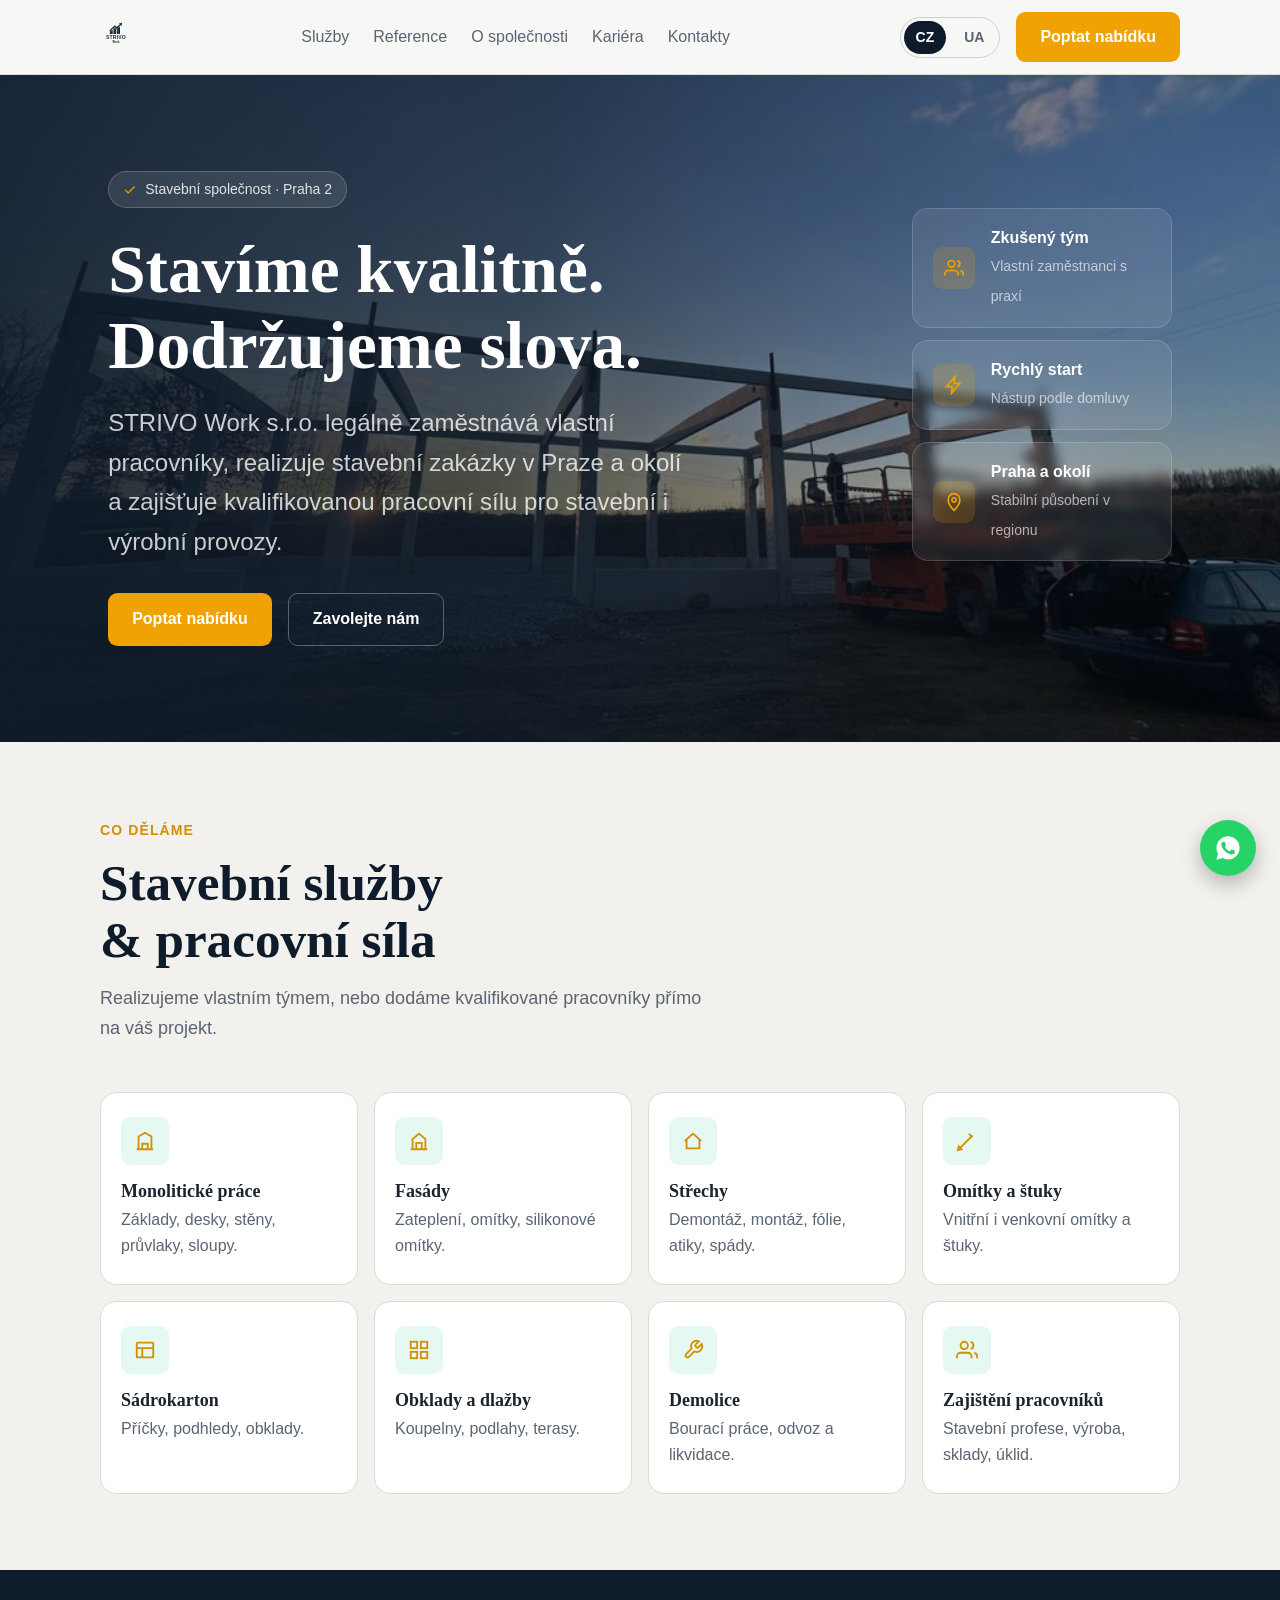
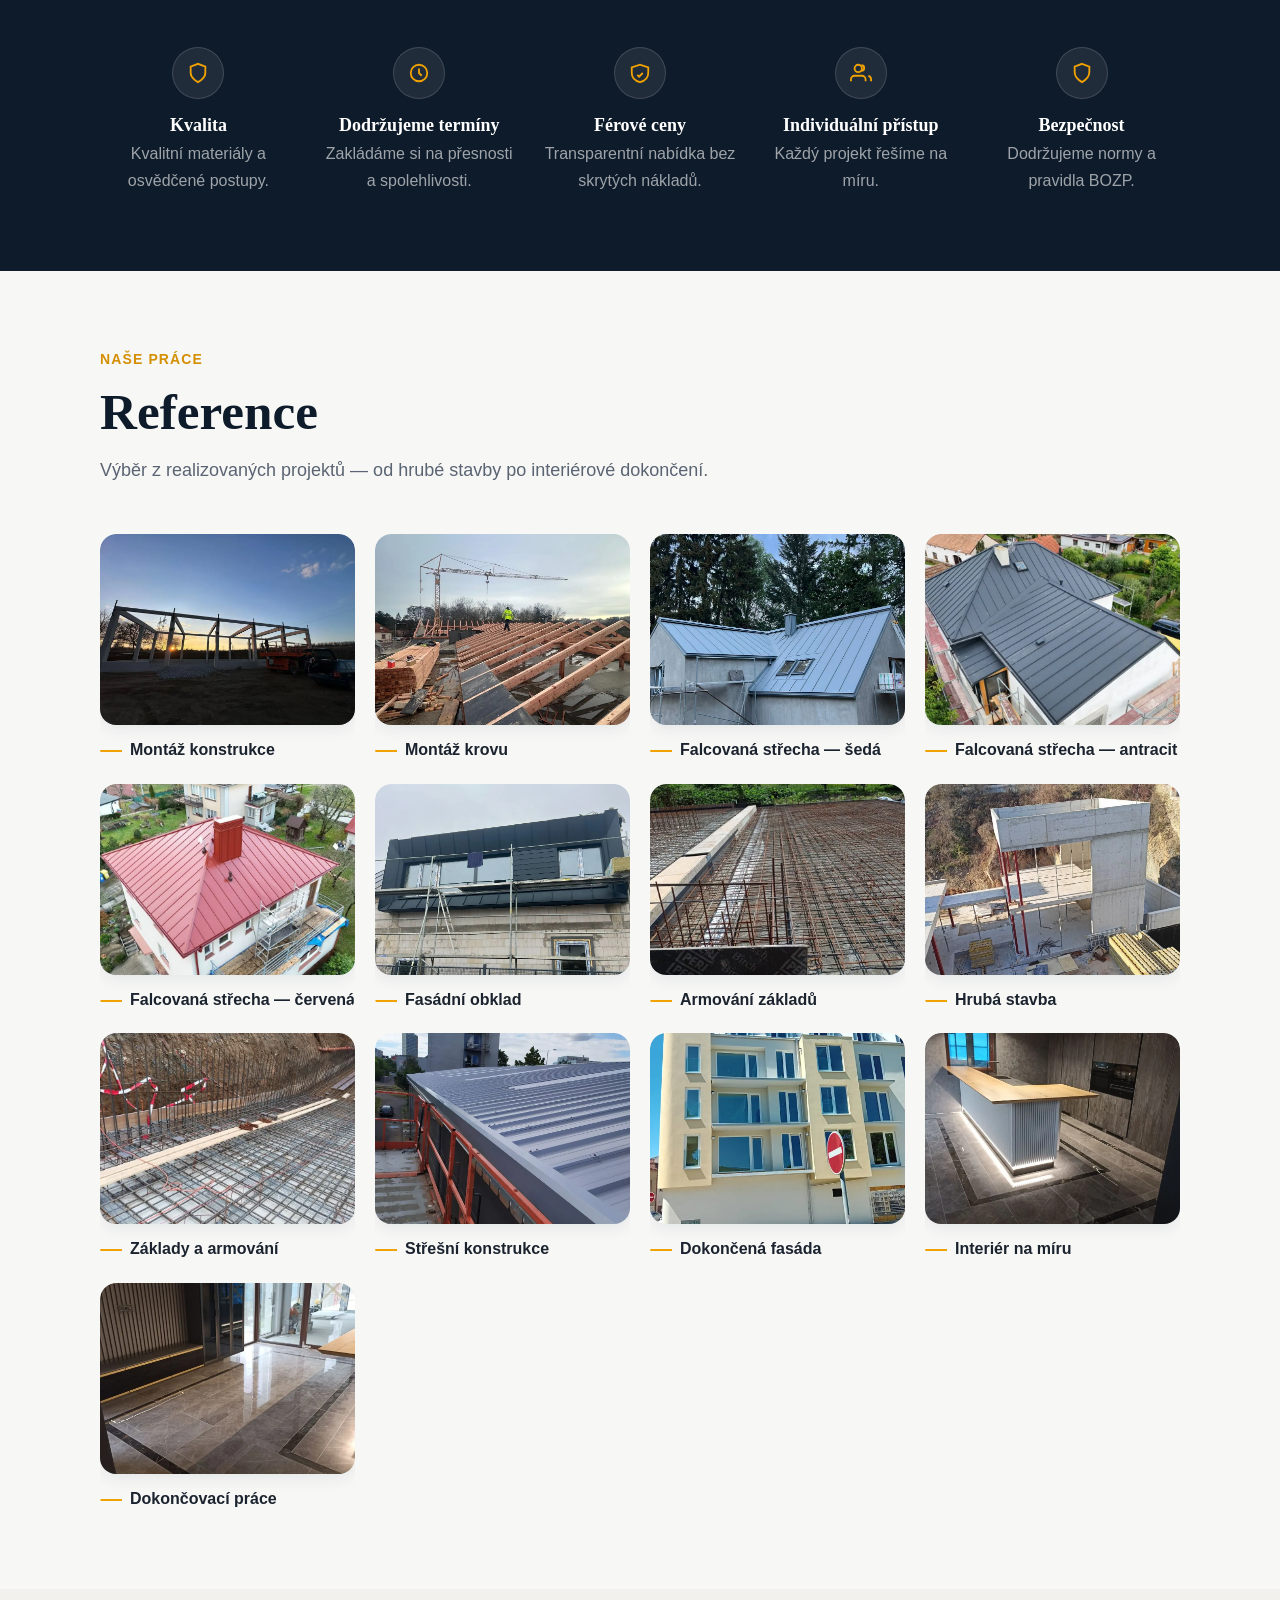
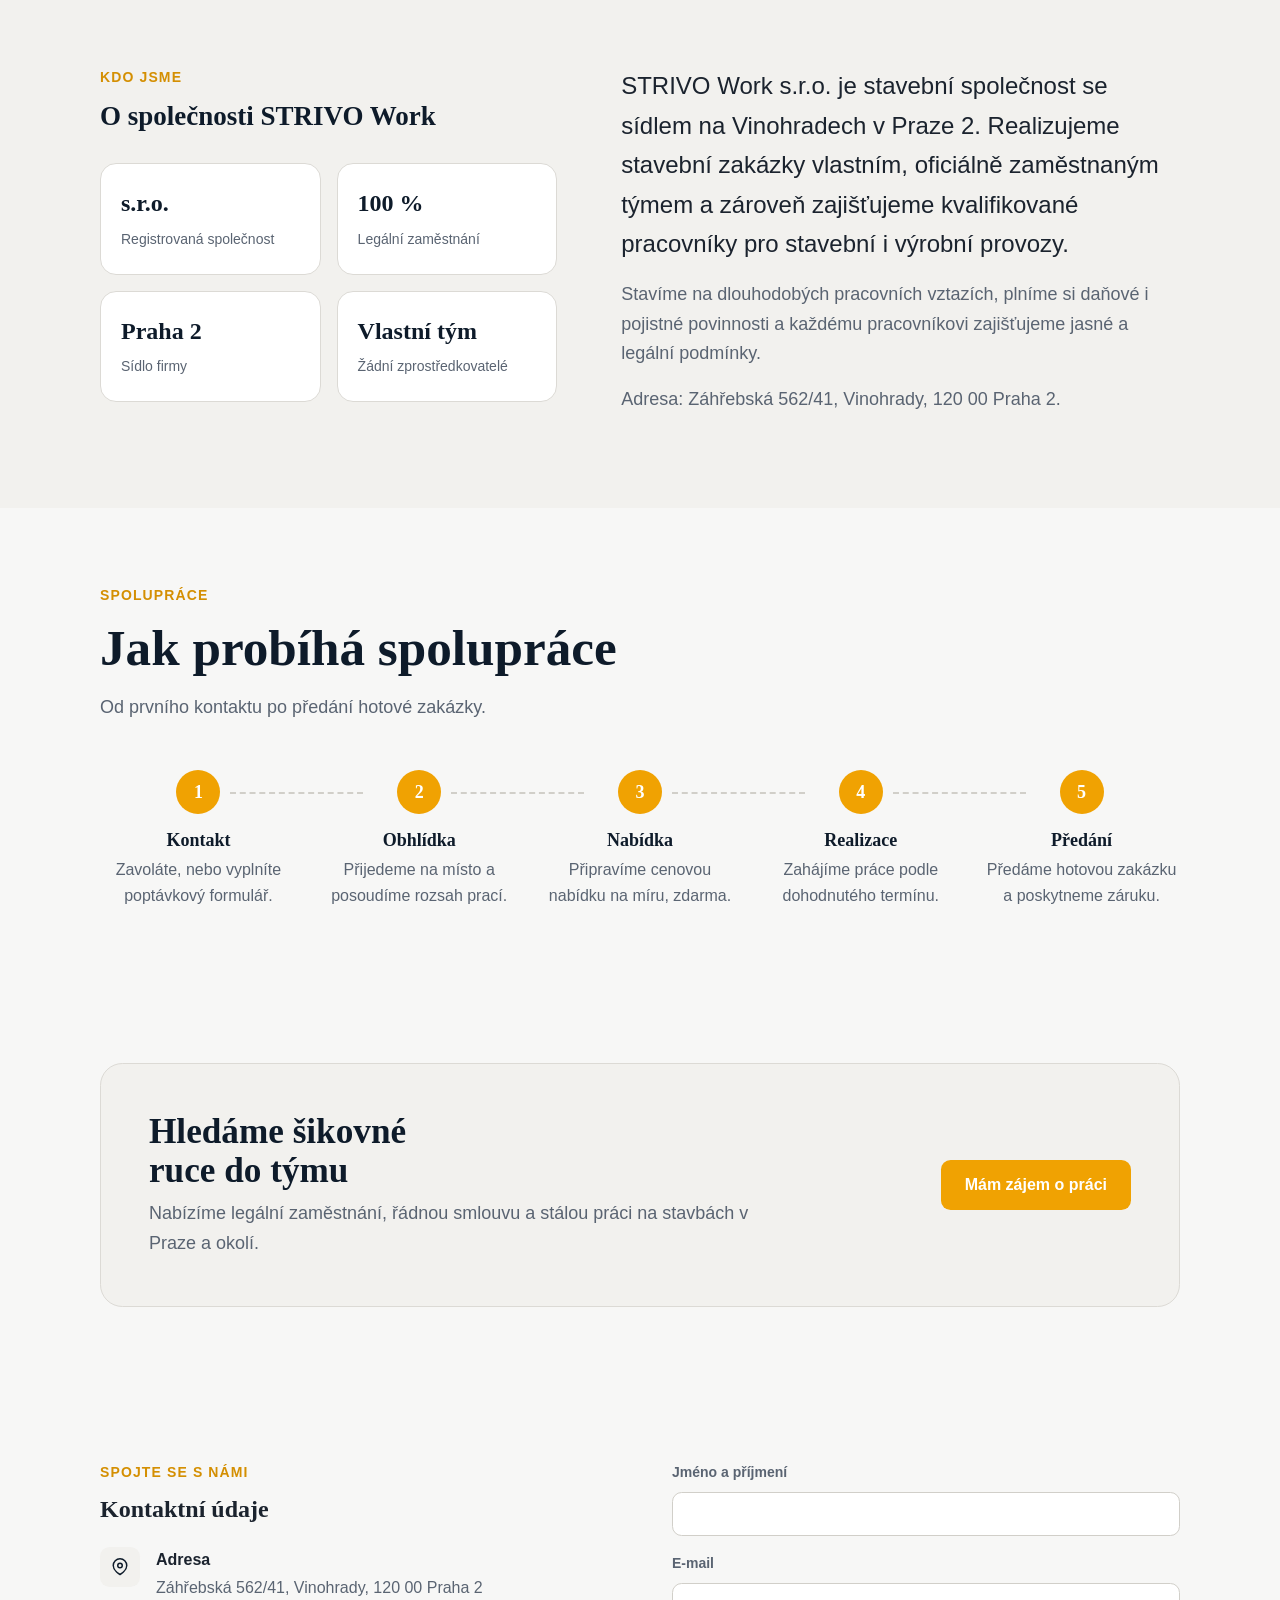
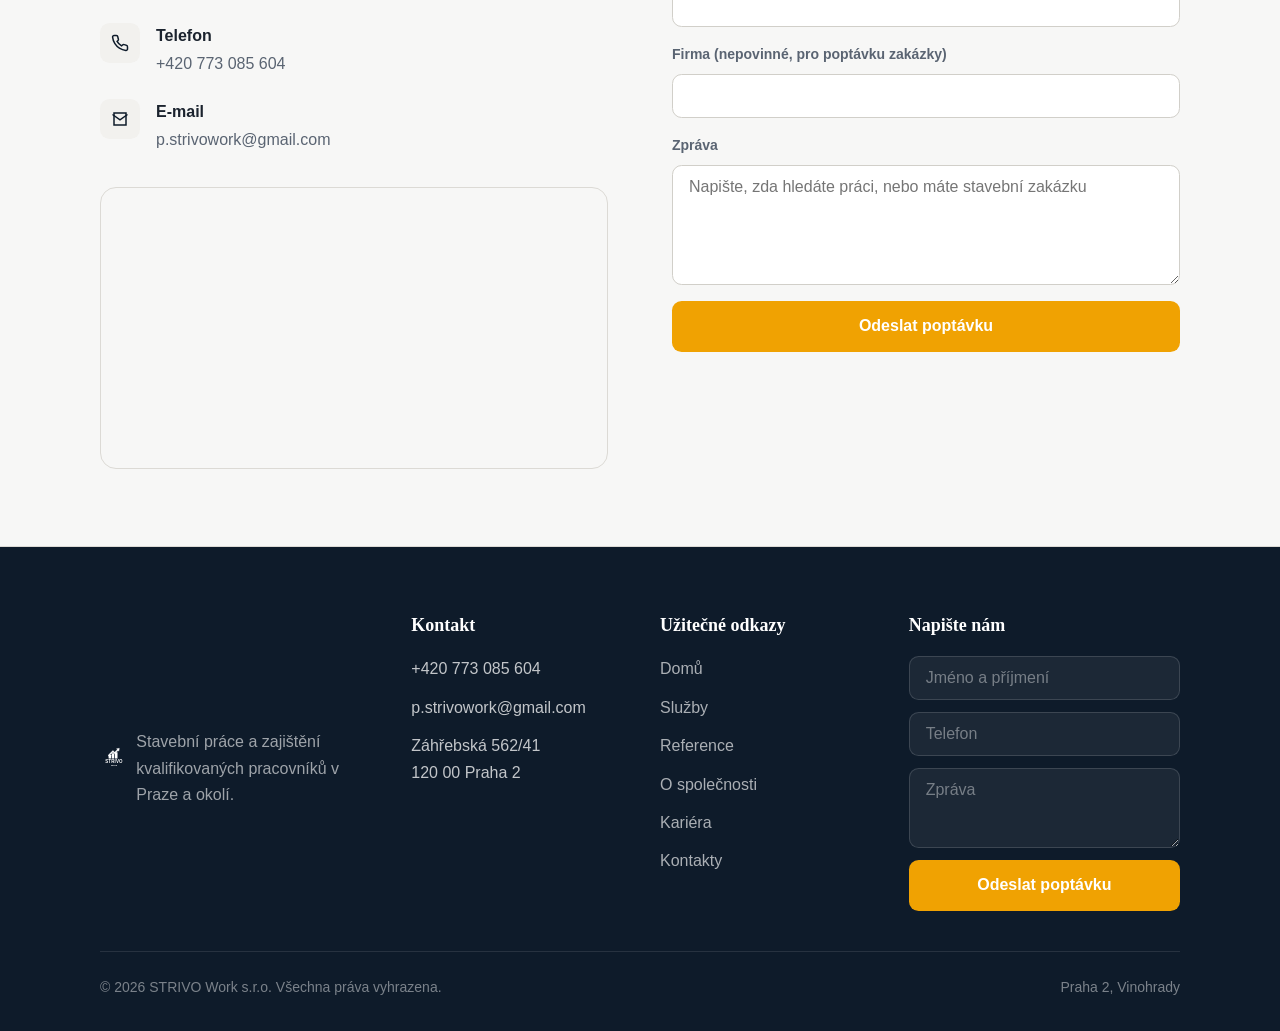
==== commit c153717d: "добавлені пошукові роботи" ====
--- a/index.html
+++ b/index.html
@@ -7,6 +7,7 @@
 <meta name="description" content="STRIVO Work s.r.o. — stavební práce vlastním týmem a zajištění kvalifikovaných pracovníků v Praze a okolí. Monolitické práce, fasády, střechy, sádrokarton a další.">
 <meta name="robots" content="index, follow">
 <meta name="theme-color" content="#0E1B2A">
+<meta name="google-site-verification" content="lAdI9-xHVKaUXLipca2bvDcUFuhvnmHLk6ODuwIcXqo">
 <link rel="preconnect" href="https://api.fontshare.com">
 <link rel="canonical" href="https://strivowork.cz/">
 <link rel="icon" href="assets/img/logo-v3.svg" type="image/svg+xml">
